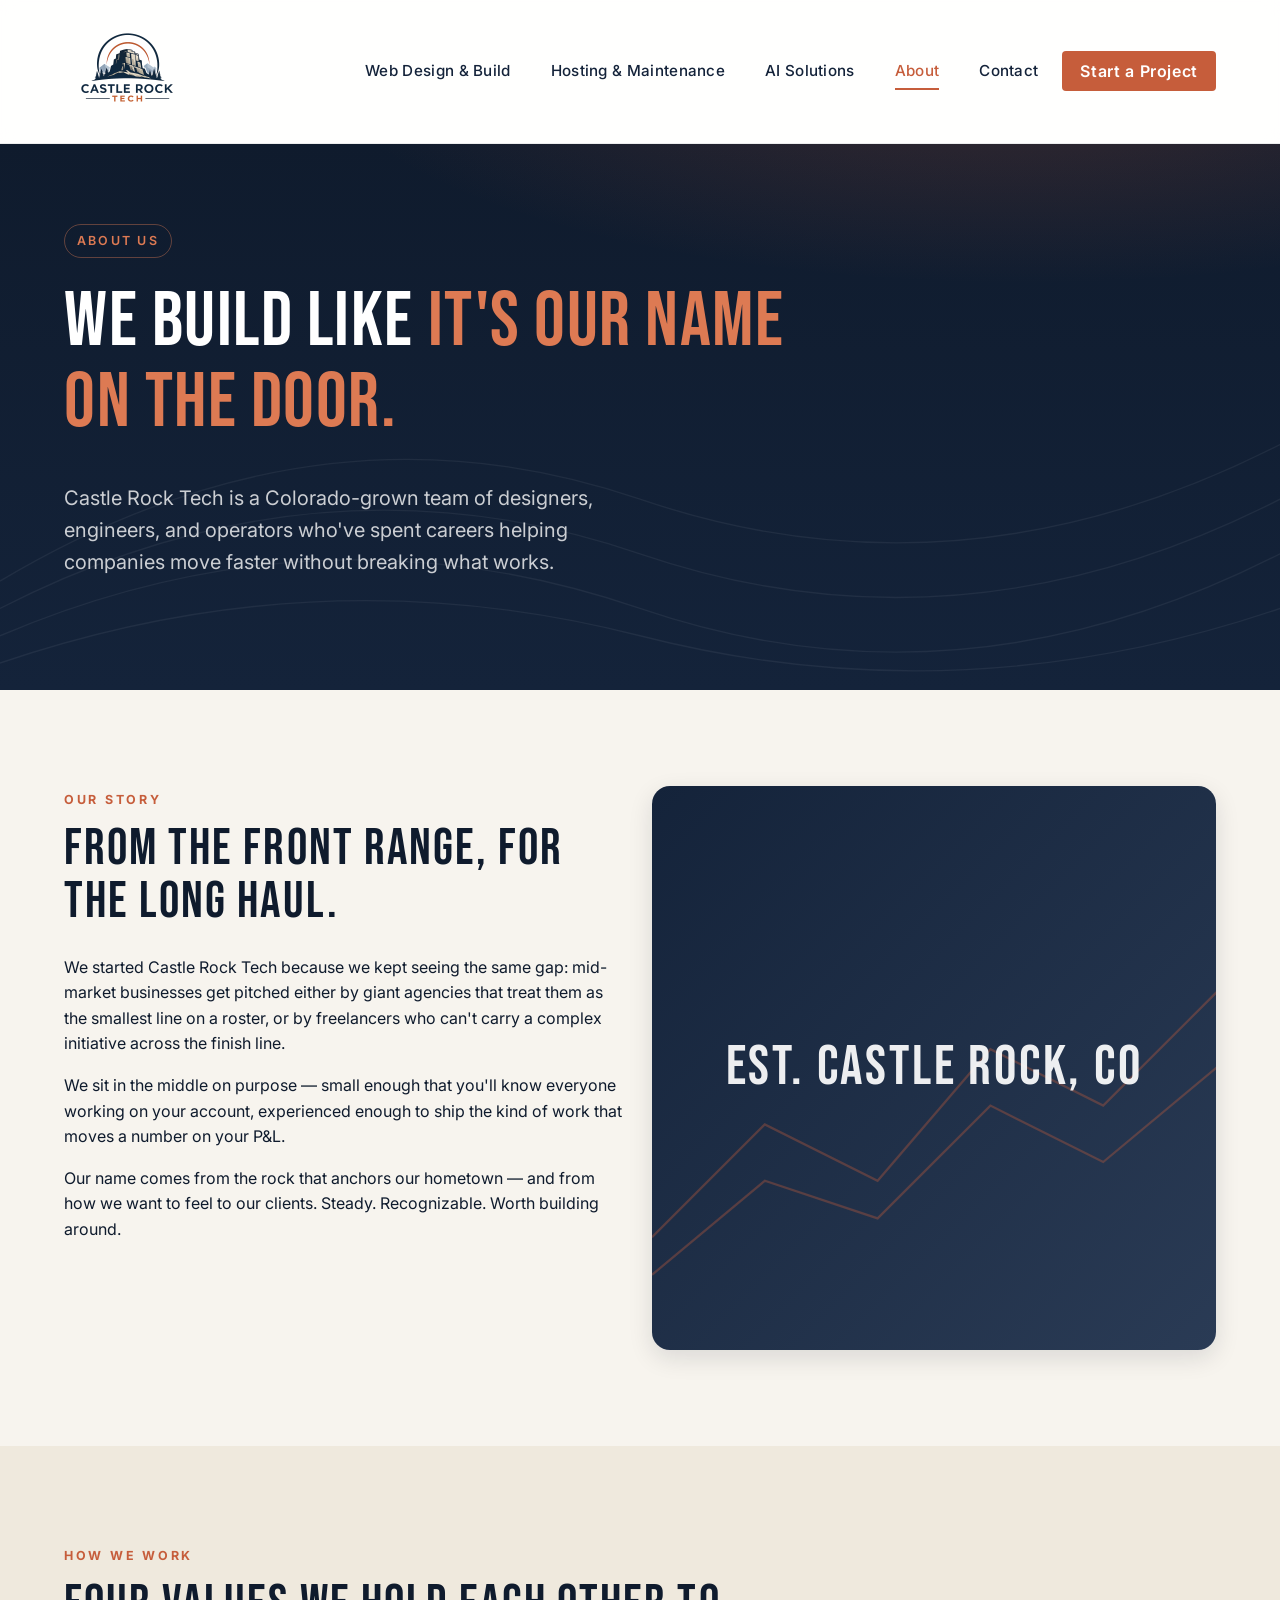
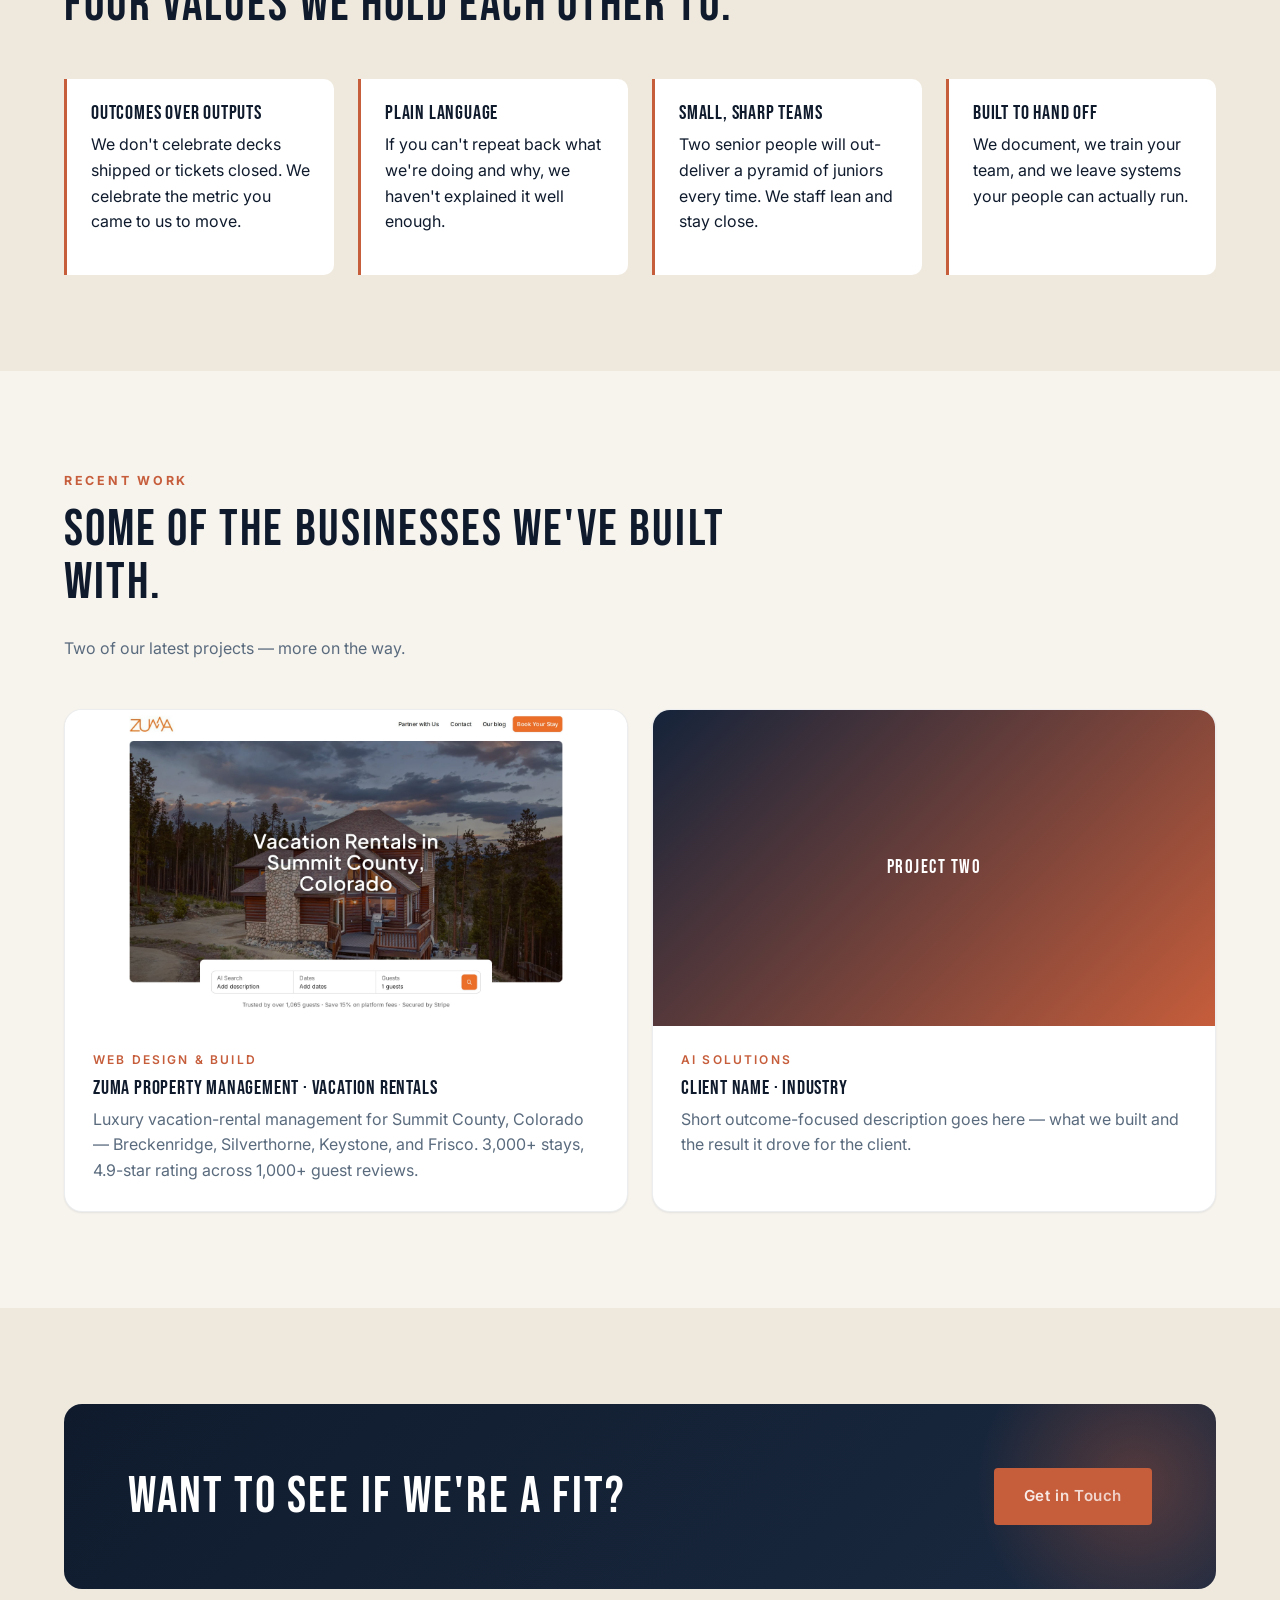
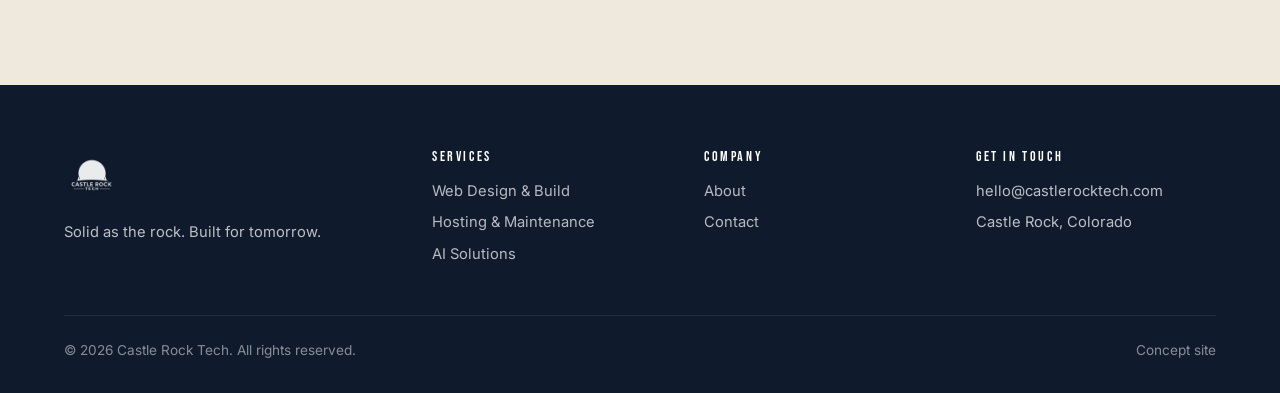
==== about.html @ e0a9a416 "Add Zuma Property screenshot to Recent Work cards Replaces the gradient text placeholder on the home" ====
<!DOCTYPE html>
<html lang="en">
<head>
  <meta charset="UTF-8" />
  <meta name="viewport" content="width=device-width, initial-scale=1.0" />
  <title>About — Castle Rock Tech</title>
  <meta name="description" content="Castle Rock Tech is a Colorado team building brand, infrastructure, AI, and sales tooling for growing businesses." />
  <link rel="preconnect" href="https://fonts.googleapis.com" />
  <link rel="preconnect" href="https://fonts.gstatic.com" crossorigin />
  <link href="https://fonts.googleapis.com/css2?family=Bebas+Neue&family=Inter:wght@400;500;600;700&display=swap" rel="stylesheet" />
  <link rel="stylesheet" href="css/styles.css" />
</head>
<body>
  <header class="site-header">
    <div class="container">
      <nav class="nav" aria-label="Primary">
        <a class="nav__logo" href="index.html" aria-label="Castle Rock Tech home">
          <img src="assets/images/CRTLogo_1.1.png" alt="Castle Rock Tech" />
        </a>
        <button class="nav__toggle" aria-label="Open menu" aria-expanded="false"><span></span></button>
        <ul class="nav__menu">
          <li><a href="web-design-build.html" class="nav__link">Web Design &amp; Build</a></li>
          <li><a href="hosting-maintenance.html" class="nav__link">Hosting &amp; Maintenance</a></li>
          <li><a href="ai-solutions.html" class="nav__link">AI Solutions</a></li>
          <li><a href="about.html" class="nav__link is-active">About</a></li>
          <li><a href="contact.html" class="nav__link">Contact</a></li>
          <li><a href="contact.html" class="nav__cta">Start a Project</a></li>
        </ul>
      </nav>
    </div>
  </header>

  <main>
    <section class="hero hero--compact">
      <div class="container">
        <div class="hero__inner">
          <span class="hero__eyebrow">About Us</span>
          <h1>We build like <span class="accent">it's our name on the door.</span></h1>
          <p class="hero__lead">
            Castle Rock Tech is a Colorado-grown team of designers, engineers, and operators who've
            spent careers helping companies move faster without breaking what works.
          </p>
        </div>
      </div>
    </section>

    <section class="section">
      <div class="container">
        <div class="grid grid--2" style="align-items:start;">
          <div>
            <span class="section__eyebrow">Our Story</span>
            <h2>From the Front Range, for the long haul.</h2>
            <p>
              We started Castle Rock Tech because we kept seeing the same gap: mid-market businesses
              get pitched either by giant agencies that treat them as the smallest line on a roster, or
              by freelancers who can't carry a complex initiative across the finish line.
            </p>
            <p>
              We sit in the middle on purpose — small enough that you'll know everyone working on your
              account, experienced enough to ship the kind of work that moves a number on your P&amp;L.
            </p>
            <p>
              Our name comes from the rock that anchors our hometown — and from how we want to feel
              to our clients. Steady. Recognizable. Worth building around.
            </p>
          </div>
          <div class="service-visual" style="aspect-ratio: 1 / 1;"><span>Est. Castle Rock, CO</span></div>
        </div>
      </div>
    </section>

    <section class="section section--alt">
      <div class="container">
        <div class="section__head">
          <span class="section__eyebrow">How We Work</span>
          <h2>Four values we hold each other to.</h2>
        </div>
        <div class="grid grid--4">
          <div class="value">
            <h4>Outcomes over outputs</h4>
            <p>We don't celebrate decks shipped or tickets closed. We celebrate the metric you came to us to move.</p>
          </div>
          <div class="value">
            <h4>Plain language</h4>
            <p>If you can't repeat back what we're doing and why, we haven't explained it well enough.</p>
          </div>
          <div class="value">
            <h4>Small, sharp teams</h4>
            <p>Two senior people will out-deliver a pyramid of juniors every time. We staff lean and stay close.</p>
          </div>
          <div class="value">
            <h4>Built to hand off</h4>
            <p>We document, we train your team, and we leave systems your people can actually run.</p>
          </div>
        </div>
      </div>
    </section>

    <section class="section">
      <div class="container">
        <div class="section__head">
          <span class="section__eyebrow">Recent Work</span>
          <h2>Some of the businesses we've built with.</h2>
          <p class="muted">Two of our latest projects — more on the way.</p>
        </div>
        <div class="grid grid--2">
          <article class="work-card">
            <a class="work-card__link" href="https://www.zumaproperty.com" target="_blank" rel="noopener">
              <div class="work-card__media"><img src="assets/images/work/zuma-property.jpg" alt="Zuma Property Management — vacation rentals in Summit County, Colorado" loading="lazy" /></div>
              <div class="work-card__body">
                <span class="work-card__eyebrow">Web Design &amp; Build</span>
                <h3>Zuma Property Management · Vacation Rentals</h3>
                <p>Luxury vacation-rental management for Summit County, Colorado — Breckenridge, Silverthorne, Keystone, and Frisco. 3,000+ stays, 4.9-star rating across 1,000+ guest reviews.</p>
              </div>
            </a>
          </article>
          <article class="work-card">
            <div class="work-card__media">Project Two</div>
            <div class="work-card__body">
              <span class="work-card__eyebrow">AI Solutions</span>
              <h3>Client Name · Industry</h3>
              <p>Short outcome-focused description goes here — what we built and the result it drove for the client.</p>
            </div>
          </article>
        </div>
      </div>
    </section>

    <section class="section section--alt">
      <div class="container">
        <div class="cta-strip">
          <h2>Want to see if we're a fit?</h2>
          <a class="btn btn--primary" href="contact.html">Get in Touch</a>
        </div>
      </div>
    </section>
  </main>

  <footer class="site-footer">
    <div class="container">
      <div class="footer-grid">
        <div class="footer-brand">
          <img src="assets/images/CRTLogo_1.1.png" alt="Castle Rock Tech" />
          <p>Solid as the rock. Built for tomorrow.</p>
        </div>
        <div>
          <h4>Services</h4>
          <ul>
            <li><a href="web-design-build.html">Web Design &amp; Build</a></li>
            <li><a href="hosting-maintenance.html">Hosting &amp; Maintenance</a></li>
            <li><a href="ai-solutions.html">AI Solutions</a></li>
          </ul>
        </div>
        <div>
          <h4>Company</h4>
          <ul>
            <li><a href="about.html">About</a></li>
            <li><a href="contact.html">Contact</a></li>
          </ul>
        </div>
        <div>
          <h4>Get In Touch</h4>
          <ul>
            <li>hello@castlerocktech.com</li>
            <li>Castle Rock, Colorado</li>
          </ul>
        </div>
      </div>
      <div class="footer-bottom">
        <span>&copy; <span data-year></span> Castle Rock Tech. All rights reserved.</span>
        <span>Concept site</span>
      </div>
    </div>
  </footer>

  <script src="js/main.js"></script>
  <script src="js/tawk.js"></script>
</body>
</html>
---- css/styles.css ----
/* ==========================================================================
   Castle Rock Tech — concept site styles
   Palette pulled from the CRT logo: navy + rust + cream.
   ========================================================================== */

:root {
  --navy-900: #0F1B2D;
  --navy-800: #14233A;
  --navy-700: #1B2A41;
  --navy-600: #2A3B55;
  --slate-500: #5A6B7E;
  --slate-300: #B8C3CF;
  --rust-600: #A04A2D;
  --rust-500: #C65D3B;
  --rust-400: #DD7A53;
  --cream-50: #F7F4EE;
  --cream-100: #EFE9DD;
  --white: #FFFFFF;
  --shadow-sm: 0 1px 2px rgba(15, 27, 45, 0.08);
  --shadow-md: 0 8px 24px rgba(15, 27, 45, 0.12);
  --shadow-lg: 0 24px 60px rgba(15, 27, 45, 0.18);
  --radius-sm: 4px;
  --radius-md: 10px;
  --radius-lg: 18px;
  --max-w: 1200px;
  --header-h: 144px;
  --font-display: 'Bebas Neue', 'Oswald', 'Arial Narrow', sans-serif;
  --font-sans: 'Inter', -apple-system, BlinkMacSystemFont, 'Segoe UI', sans-serif;
}

* { box-sizing: border-box; }

html { scroll-behavior: smooth; scroll-padding-top: var(--header-h); }

body {
  margin: 0;
  font-family: var(--font-sans);
  font-size: 16px;
  line-height: 1.6;
  color: var(--navy-900);
  background: var(--cream-50);
  -webkit-font-smoothing: antialiased;
}

img { max-width: 100%; display: block; }

a { color: var(--rust-500); text-decoration: none; }
a:hover { color: var(--rust-600); }

h1, h2, h3, h4 {
  font-family: var(--font-display);
  font-weight: 400;
  letter-spacing: 0.04em;
  text-transform: uppercase;
  color: var(--navy-900);
  line-height: 1.05;
  margin: 0 0 0.5em;
}

h1 { font-size: clamp(2.5rem, 6vw, 5rem); letter-spacing: 0.02em; }
h2 { font-size: clamp(2rem, 4vw, 3.25rem); }
h3 { font-size: clamp(1.4rem, 2.4vw, 1.85rem); }
h4 { font-size: 1.25rem; }

p { margin: 0 0 1em; }

.container {
  width: 100%;
  max-width: var(--max-w);
  margin: 0 auto;
  padding: 0 24px;
}

/* ----- Header / Nav ----- */

.site-header {
  position: sticky;
  top: 0;
  z-index: 50;
  background: rgba(255, 255, 255, 0.92);
  backdrop-filter: saturate(160%) blur(8px);
  border-bottom: 1px solid rgba(15, 27, 45, 0.08);
  height: var(--header-h);
  display: flex;
  align-items: center;
}

.nav {
  width: 100%;
  display: flex;
  align-items: center;
  justify-content: space-between;
  gap: 24px;
}

.nav__logo {
  display: flex;
  align-items: center;
  gap: 10px;
  height: 128px;
}
.nav__logo img { height: 100%; width: auto; }

.nav__menu {
  list-style: none;
  margin: 0;
  padding: 0;
  display: flex;
  gap: 8px;
  align-items: center;
}

.nav__link {
  display: inline-block;
  padding: 10px 16px;
  border-radius: var(--radius-sm);
  font-weight: 500;
  font-size: 0.95rem;
  color: var(--navy-800);
  letter-spacing: 0.02em;
  position: relative;
  transition: color 0.15s ease;
}
.nav__link:hover,
.nav__link.is-active { color: var(--rust-500); }
.nav__link.is-active::after {
  content: "";
  position: absolute;
  left: 16px;
  right: 16px;
  bottom: 4px;
  height: 2px;
  background: var(--rust-500);
}

.nav__cta {
  background: var(--rust-500);
  color: var(--white);
  padding: 10px 18px;
  border-radius: var(--radius-sm);
  font-weight: 600;
  letter-spacing: 0.04em;
  transition: background 0.15s ease;
}
.nav__cta:hover { background: var(--rust-600); color: var(--white); }

/* Mobile toggle */
.nav__toggle {
  display: none;
  background: none;
  border: 0;
  width: 44px;
  height: 44px;
  cursor: pointer;
  padding: 0;
  position: relative;
}
.nav__toggle span,
.nav__toggle span::before,
.nav__toggle span::after {
  content: "";
  display: block;
  position: absolute;
  left: 50%;
  width: 24px;
  height: 2px;
  background: var(--navy-900);
  transform: translateX(-50%);
  transition: transform 0.2s ease, top 0.2s ease;
}
.nav__toggle span { top: 50%; }
.nav__toggle span::before { top: -7px; }
.nav__toggle span::after { top: 7px; }

@media (max-width: 1080px) {
  .nav__toggle { display: block; }
  .nav__menu {
    position: fixed;
    inset: var(--header-h) 0 auto 0;
    background: var(--white);
    flex-direction: column;
    align-items: stretch;
    padding: 16px;
    gap: 4px;
    border-bottom: 1px solid rgba(15, 27, 45, 0.08);
    box-shadow: var(--shadow-md);
    transform: translateY(-120%);
    transition: transform 0.25s ease;
  }
  .nav.is-open .nav__menu { transform: translateY(0); }
  .nav__link, .nav__cta { width: 100%; text-align: left; }
}

/* ----- Buttons ----- */
.btn {
  display: inline-block;
  padding: 14px 28px;
  font-family: var(--font-sans);
  font-weight: 600;
  font-size: 0.95rem;
  letter-spacing: 0.04em;
  border-radius: var(--radius-sm);
  border: 2px solid transparent;
  cursor: pointer;
  transition: background 0.15s ease, color 0.15s ease, border-color 0.15s ease, transform 0.15s ease;
}
.btn:hover { transform: translateY(-1px); }
.btn--primary { background: var(--rust-500); color: var(--white); }
.btn--primary:hover { background: var(--rust-600); color: var(--white); }
.btn--ghost { background: transparent; color: var(--white); border-color: rgba(255,255,255,0.6); }
.btn--ghost:hover { background: rgba(255,255,255,0.1); color: var(--white); border-color: var(--white); }
.btn--dark { background: var(--navy-800); color: var(--white); }
.btn--dark:hover { background: var(--navy-700); color: var(--white); }

/* ----- Hero ----- */
.hero {
  position: relative;
  background:
    radial-gradient(1200px 400px at 80% -100px, rgba(198, 93, 59, 0.25), transparent 60%),
    linear-gradient(180deg, var(--navy-900) 0%, var(--navy-800) 100%);
  color: var(--white);
  overflow: hidden;
}
.hero::before {
  content: "";
  position: absolute;
  inset: 0;
  background-image: url("data:image/svg+xml;utf8,<svg xmlns='http://www.w3.org/2000/svg' viewBox='0 0 1200 400' preserveAspectRatio='none'><g fill='none' stroke='%23ffffff' stroke-opacity='0.06' stroke-width='1'><path d='M0,320 Q300,180 600,260 T1200,220'/><path d='M0,340 Q300,220 600,300 T1200,260'/><path d='M0,360 Q300,260 600,340 T1200,300'/><path d='M0,380 Q300,300 600,360 T1200,340'/></g></svg>");
  background-size: cover;
  pointer-events: none;
}
.hero__inner {
  position: relative;
  padding: clamp(64px, 10vw, 120px) 0 clamp(80px, 12vw, 140px);
  max-width: 760px;
}
.hero__eyebrow {
  display: inline-block;
  padding: 6px 12px;
  font-size: 0.78rem;
  font-weight: 600;
  letter-spacing: 0.18em;
  text-transform: uppercase;
  color: var(--rust-400);
  border: 1px solid rgba(221, 122, 83, 0.4);
  border-radius: 100px;
  margin-bottom: 24px;
}
.hero h1 { color: var(--white); }
.hero h1 .accent { color: var(--rust-400); }
.hero__lead {
  font-size: clamp(1.05rem, 1.6vw, 1.25rem);
  color: rgba(255, 255, 255, 0.78);
  max-width: 560px;
  margin-bottom: 32px;
}
.hero__cta { display: flex; gap: 12px; flex-wrap: wrap; }

.hero--compact .hero__inner { padding: clamp(48px, 7vw, 80px) 0; }

/* ----- Sections ----- */
.section { padding: clamp(56px, 8vw, 96px) 0; }
.section--alt { background: var(--cream-100); }
.section--dark { background: var(--navy-900); color: rgba(255,255,255,0.86); }
.section--dark h2, .section--dark h3 { color: var(--white); }

.section__head { max-width: 720px; margin-bottom: 48px; }
.section__eyebrow {
  display: inline-block;
  font-size: 0.78rem;
  font-weight: 700;
  letter-spacing: 0.22em;
  text-transform: uppercase;
  color: var(--rust-500);
  margin-bottom: 12px;
}

/* ----- Service cards / grid ----- */
.grid { display: grid; gap: 24px; }
.grid--3 { grid-template-columns: repeat(3, 1fr); }
.grid--4 { grid-template-columns: repeat(4, 1fr); }
.grid--2 { grid-template-columns: repeat(2, 1fr); }
@media (max-width: 980px) { .grid--3, .grid--4 { grid-template-columns: repeat(2, 1fr); } }
@media (max-width: 620px) { .grid--3, .grid--4, .grid--2 { grid-template-columns: 1fr; } }

.card {
  background: var(--white);
  border: 1px solid rgba(15,27,45,0.06);
  border-radius: var(--radius-lg);
  padding: 28px;
  box-shadow: var(--shadow-sm);
  transition: transform 0.2s ease, box-shadow 0.2s ease, border-color 0.2s ease;
  display: flex;
  flex-direction: column;
}
.card:hover { transform: translateY(-4px); box-shadow: var(--shadow-md); border-color: rgba(198,93,59,0.3); }
.card__icon {
  width: 48px; height: 48px; border-radius: 12px;
  background: linear-gradient(135deg, var(--rust-500), var(--rust-400));
  color: var(--white);
  display: flex; align-items: center; justify-content: center;
  margin-bottom: 16px;
  font-family: var(--font-display);
  font-size: 1.4rem;
}
.card h3 { margin-bottom: 8px; }
.card p { color: var(--slate-500); flex-grow: 1; }
.card__link {
  margin-top: 16px;
  font-weight: 600;
  font-size: 0.9rem;
  letter-spacing: 0.04em;
  text-transform: uppercase;
  color: var(--rust-500);
  display: inline-flex; align-items: center; gap: 6px;
}
.card__link::after { content: "→"; transition: transform 0.15s ease; }
.card__link:hover::after { transform: translateX(3px); }

/* ----- Service detail blocks ----- */
.service-block {
  display: grid;
  grid-template-columns: 1fr 1fr;
  gap: 64px;
  align-items: center;
  padding: clamp(48px, 8vw, 96px) 0;
  border-bottom: 1px solid rgba(15,27,45,0.08);
}
.service-block:last-child { border-bottom: 0; }
.service-block.is-flipped > .service-block__media { order: 2; }
@media (max-width: 880px) { .service-block { grid-template-columns: 1fr; gap: 32px; } .service-block.is-flipped > .service-block__media { order: 0; } }

.service-block__num {
  font-family: var(--font-display);
  font-size: 4rem;
  color: var(--rust-500);
  opacity: 0.8;
  line-height: 1;
  margin-bottom: 8px;
}
.service-block ul {
  list-style: none;
  padding: 0;
  margin: 16px 0 0;
}
.service-block li {
  padding: 8px 0 8px 28px;
  position: relative;
  color: var(--navy-700);
}
.service-block li::before {
  content: "";
  position: absolute;
  left: 0; top: 16px;
  width: 14px; height: 2px;
  background: var(--rust-500);
}

.service-visual {
  aspect-ratio: 4/3;
  border-radius: var(--radius-lg);
  background: linear-gradient(135deg, var(--navy-800), var(--navy-600));
  display: flex; align-items: center; justify-content: center;
  color: var(--white);
  position: relative;
  overflow: hidden;
  box-shadow: var(--shadow-md);
}
.service-visual::before {
  content: "";
  position: absolute;
  inset: 0;
  background-image: url("data:image/svg+xml;utf8,<svg xmlns='http://www.w3.org/2000/svg' viewBox='0 0 400 300'><g fill='none' stroke='%23C65D3B' stroke-opacity='0.35' stroke-width='1.2'><path d='M0,240 L60,180 L120,210 L180,140 L240,170 L300,110 L360,150 L400,120'/><path d='M0,260 L60,210 L120,230 L180,170 L240,200 L300,150 L360,180 L400,160'/></g></svg>");
  background-size: cover;
}
.service-visual span {
  position: relative;
  font-family: var(--font-display);
  font-size: clamp(2rem, 5vw, 3.5rem);
  letter-spacing: 0.05em;
  color: rgba(255,255,255,0.92);
  text-align: center;
  padding: 0 16px;
}

/* ----- About / values ----- */
.value {
  padding: 24px;
  background: var(--white);
  border-left: 3px solid var(--rust-500);
  border-radius: 0 var(--radius-md) var(--radius-md) 0;
}
.value h4 { font-family: var(--font-display); letter-spacing: 0.04em; margin-bottom: 8px; }

/* ----- Contact / form ----- */
.contact-grid {
  display: grid;
  grid-template-columns: 1.2fr 1fr;
  gap: 48px;
  align-items: start;
}
@media (max-width: 880px) { .contact-grid { grid-template-columns: 1fr; } }

.form { display: grid; gap: 16px; }
.form__row { display: grid; grid-template-columns: 1fr 1fr; gap: 16px; }
@media (max-width: 620px) { .form__row { grid-template-columns: 1fr; } }
.form label { font-weight: 600; font-size: 0.85rem; letter-spacing: 0.04em; text-transform: uppercase; color: var(--navy-700); display: block; margin-bottom: 6px; }
.form input, .form select, .form textarea {
  width: 100%;
  padding: 12px 14px;
  font: inherit;
  color: var(--navy-900);
  background: var(--white);
  border: 1px solid rgba(15,27,45,0.16);
  border-radius: var(--radius-sm);
  transition: border-color 0.15s ease, box-shadow 0.15s ease;
}
.form input:focus, .form select:focus, .form textarea:focus {
  outline: 0;
  border-color: var(--rust-500);
  box-shadow: 0 0 0 3px rgba(198,93,59,0.18);
}
.form textarea { min-height: 140px; resize: vertical; }
.form__success {
  display: none;
  padding: 16px;
  background: rgba(198,93,59,0.08);
  border-left: 3px solid var(--rust-500);
  border-radius: var(--radius-sm);
  color: var(--navy-800);
}
.form.is-submitted .form__success { display: block; }
.form.is-submitted .form__fields { display: none; }

.contact-info { display: grid; gap: 24px; }
.contact-info__item {
  padding: 20px;
  background: var(--white);
  border-radius: var(--radius-md);
  box-shadow: var(--shadow-sm);
}
.contact-info__label {
  font-size: 0.78rem;
  font-weight: 700;
  letter-spacing: 0.18em;
  text-transform: uppercase;
  color: var(--rust-500);
  margin-bottom: 6px;
}
.contact-info__value { font-size: 1.1rem; font-weight: 500; }

/* ----- CTA strip ----- */
.cta-strip {
  background: linear-gradient(135deg, var(--navy-900), var(--navy-700));
  color: var(--white);
  padding: clamp(40px, 6vw, 64px);
  border-radius: var(--radius-lg);
  display: flex;
  justify-content: space-between;
  align-items: center;
  gap: 32px;
  flex-wrap: wrap;
  position: relative;
  overflow: hidden;
}
.cta-strip::after {
  content: "";
  position: absolute;
  right: -80px; top: -80px;
  width: 320px; height: 320px;
  border-radius: 50%;
  background: radial-gradient(circle, rgba(198,93,59,0.35), transparent 70%);
}
.cta-strip h2 { color: var(--white); margin: 0; max-width: 600px; position: relative; }
.cta-strip .btn { position: relative; }

/* ----- Footer ----- */
.site-footer {
  background: var(--navy-900);
  color: rgba(255,255,255,0.72);
  padding: 64px 0 32px;
  font-size: 0.92rem;
}
.footer-grid {
  display: grid;
  grid-template-columns: 1.4fr repeat(3, 1fr);
  gap: 32px;
  margin-bottom: 48px;
}
@media (max-width: 880px) { .footer-grid { grid-template-columns: 1fr 1fr; } }
@media (max-width: 540px) { .footer-grid { grid-template-columns: 1fr; } }
.footer-brand img { height: 56px; margin-bottom: 16px; filter: brightness(0) invert(1) drop-shadow(0 1px 2px rgba(0,0,0,0.2)); opacity: 0.92; }
.footer-grid h4 { color: var(--white); font-size: 0.9rem; letter-spacing: 0.18em; margin-bottom: 16px; }
.footer-grid ul { list-style: none; padding: 0; margin: 0; display: grid; gap: 8px; }
.footer-grid a { color: rgba(255,255,255,0.7); }
.footer-grid a:hover { color: var(--rust-400); }
.footer-bottom {
  border-top: 1px solid rgba(255,255,255,0.08);
  padding-top: 24px;
  display: flex;
  justify-content: space-between;
  flex-wrap: wrap;
  gap: 16px;
  font-size: 0.85rem;
  color: rgba(255,255,255,0.5);
}

/* ----- Pricing cards ----- */
.pricing-card {
  background: var(--white);
  border: 1px solid rgba(15,27,45,0.08);
  border-radius: var(--radius-lg);
  padding: 32px;
  box-shadow: var(--shadow-sm);
  display: flex;
  flex-direction: column;
  position: relative;
}
.pricing-card__head {
  display: flex;
  justify-content: space-between;
  align-items: baseline;
  gap: 16px;
  margin-bottom: 8px;
}
.pricing-card__name { font-family: var(--font-display); font-size: 1.6rem; letter-spacing: 0.04em; margin: 0; }
.pricing-card__price { font-family: var(--font-display); font-size: 2rem; color: var(--rust-500); line-height: 1; }
.pricing-card__price small { font-family: var(--font-body); font-size: 0.95rem; color: var(--slate-500); font-weight: 500; margin-left: 2px; }
.pricing-card__meta { color: var(--slate-500); font-size: 0.9rem; margin-bottom: 16px; }
.pricing-card ul { padding-left: 0; list-style: none; margin: 0 0 24px; }
.pricing-card li { position: relative; padding-left: 22px; margin-bottom: 10px; color: var(--slate-500); }
.pricing-card li::before {
  content: "✓";
  position: absolute; left: 0; top: 0;
  color: var(--rust-500);
  font-weight: 700;
}
.pricing-card__cta { margin-top: auto; }
.pricing-card--featured {
  border-color: var(--rust-400);
  box-shadow: var(--shadow-md);
}
.pricing-card__badge {
  position: absolute;
  top: -12px; right: 24px;
  background: var(--rust-500); color: var(--white);
  font-size: 0.75rem; letter-spacing: 0.12em; text-transform: uppercase;
  padding: 4px 10px; border-radius: 999px;
  font-weight: 600;
}

.discovery-card {
  background: var(--navy-900);
  color: rgba(255,255,255,0.86);
  border-radius: var(--radius-lg);
  padding: clamp(32px, 4vw, 48px);
  display: grid;
  grid-template-columns: 1fr auto;
  gap: 32px;
  align-items: center;
}
.discovery-card h2 { color: var(--white); margin: 0 0 8px; }
.discovery-card p { margin: 0; color: rgba(255,255,255,0.72); max-width: 560px; }
@media (max-width: 760px) { .discovery-card { grid-template-columns: 1fr; } }

.fine-print { color: var(--slate-500); font-size: 0.9rem; margin-top: 24px; }

.stat-card {
  background: var(--cream-100);
  border-left: 4px solid var(--rust-500);
  border-radius: var(--radius-md);
  padding: 24px;
}
.stat-card h4 { margin: 0 0 8px; font-family: var(--font-display); font-size: 1.6rem; letter-spacing: 0.04em; color: var(--navy-900); }
.stat-card p { margin: 0; color: var(--slate-500); }

.tag {
  display: inline-block;
  background: var(--navy-900);
  color: var(--white);
  font-size: 0.7rem;
  letter-spacing: 0.16em;
  text-transform: uppercase;
  padding: 6px 12px;
  border-radius: 999px;
  font-weight: 600;
  margin-bottom: 16px;
}
.tag--rust { background: var(--rust-500); }

.use-case-list {
  display: grid;
  grid-template-columns: 1fr 1fr;
  gap: 12px 32px;
  list-style: none;
  padding: 0;
  margin: 0;
}
.use-case-list li {
  color: rgba(255,255,255,0.86);
  padding-left: 24px;
  position: relative;
}
.use-case-list li::before {
  content: "→";
  position: absolute; left: 0; top: 0;
  color: var(--rust-400);
  font-weight: 700;
}
@media (max-width: 760px) { .use-case-list { grid-template-columns: 1fr; } }

/* ----- Recent work strip ----- */
.work-card {
  background: var(--white);
  border: 1px solid rgba(15,27,45,0.08);
  border-radius: var(--radius-lg);
  overflow: hidden;
  display: flex;
  flex-direction: column;
  box-shadow: var(--shadow-sm);
  transition: transform 0.2s ease, box-shadow 0.2s ease;
}
.work-card:hover { transform: translateY(-3px); box-shadow: var(--shadow-md); }
.work-card__link { display: flex; flex-direction: column; color: inherit; height: 100%; }
.work-card__link:hover { color: inherit; }
.work-card__link:hover h3 { color: var(--rust-500); }
.work-card__media {
  aspect-ratio: 16 / 9;
  background: linear-gradient(135deg, var(--navy-800), var(--rust-500));
  color: var(--white);
  display: flex; align-items: center; justify-content: center;
  font-family: var(--font-display);
  letter-spacing: 0.08em;
  font-size: 1.2rem;
  text-align: center;
  padding: 24px;
  overflow: hidden;
}
.work-card__media:has(img) { padding: 0; background: var(--navy-800); }
.work-card__media img {
  width: 100%; height: 100%; object-fit: cover; display: block;
  transition: transform 0.4s ease;
}
.work-card:hover .work-card__media img { transform: scale(1.03); }
.work-card__body { padding: 24px 28px 28px; display: flex; flex-direction: column; gap: 8px; }
.work-card__eyebrow {
  font-size: 0.75rem; letter-spacing: 0.18em; text-transform: uppercase;
  color: var(--rust-500); font-weight: 600;
}
.work-card h3 { margin: 0; font-size: 1.25rem; }
.work-card p { margin: 0; color: var(--slate-500); }

/* ----- Misc ----- */
.muted { color: var(--slate-500); }
.center { text-align: center; }
.mt-0 { margin-top: 0; }
.mb-0 { margin-bottom: 0; }
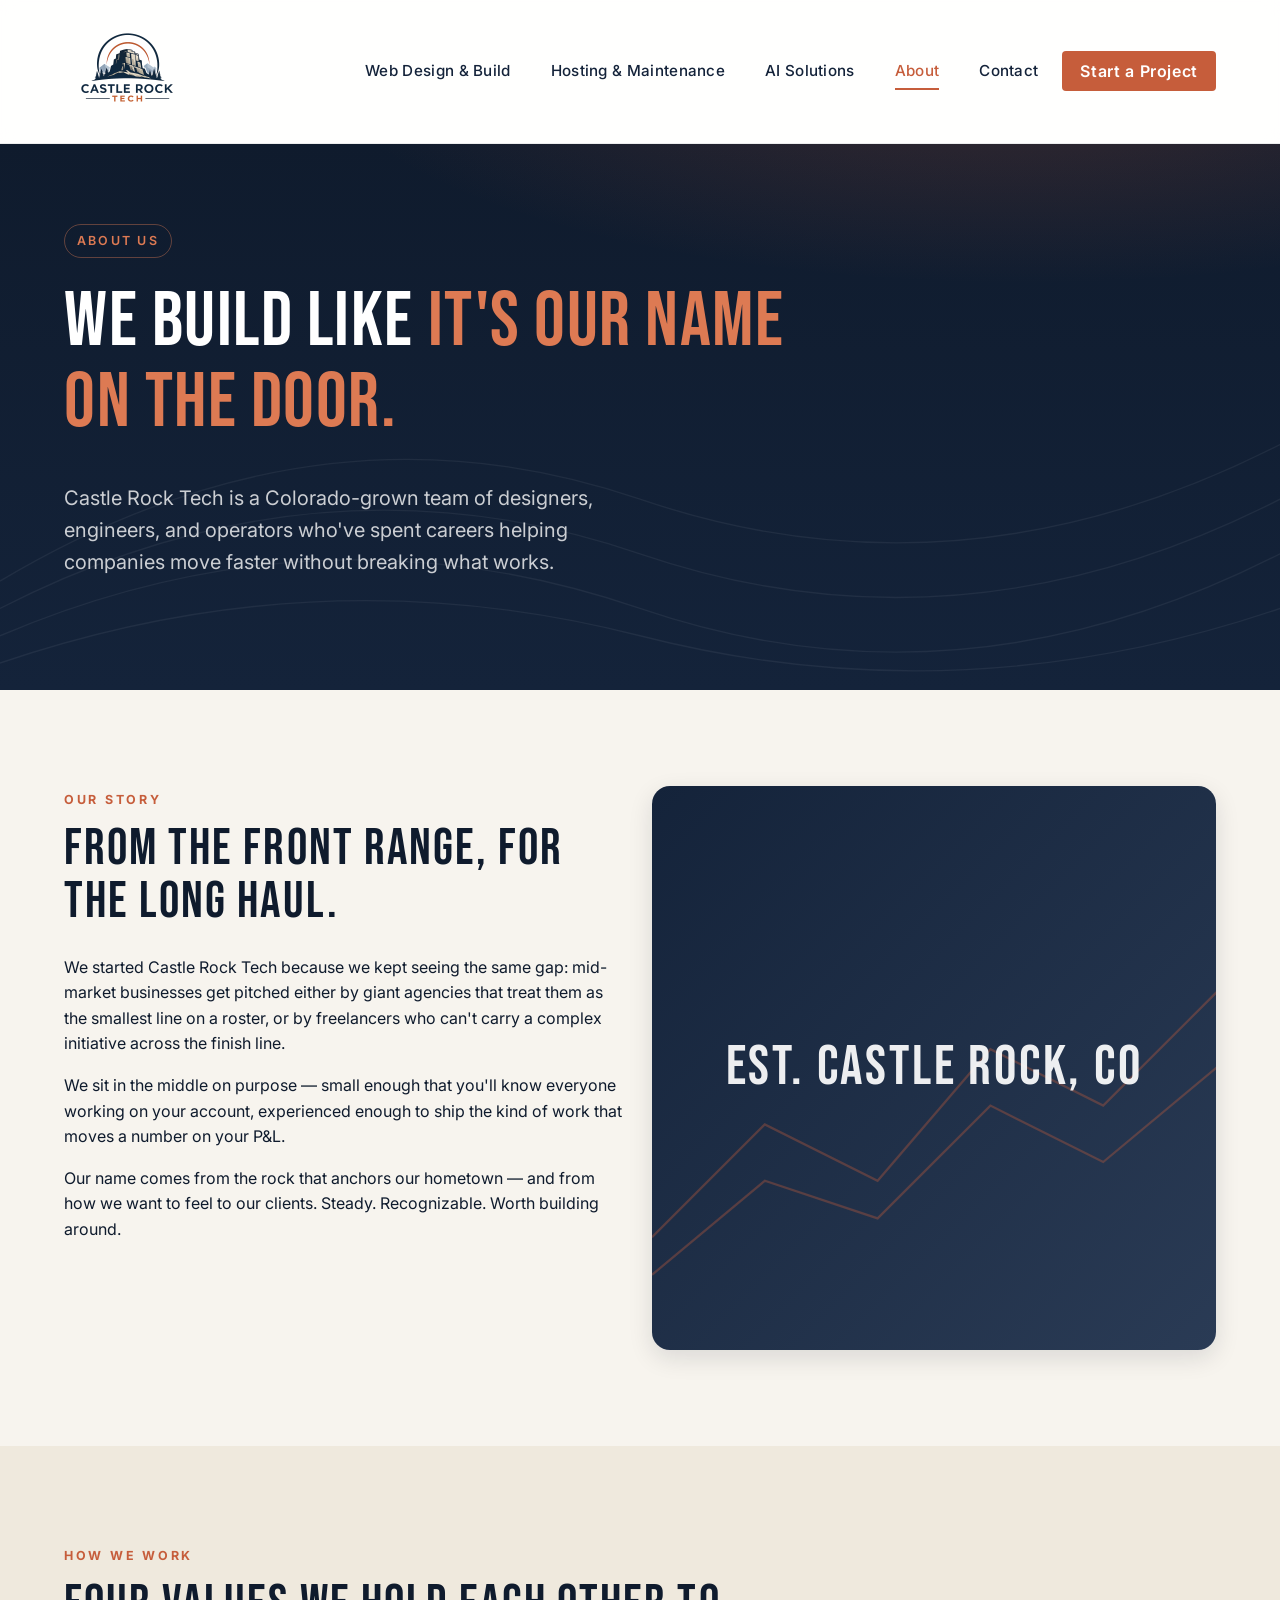
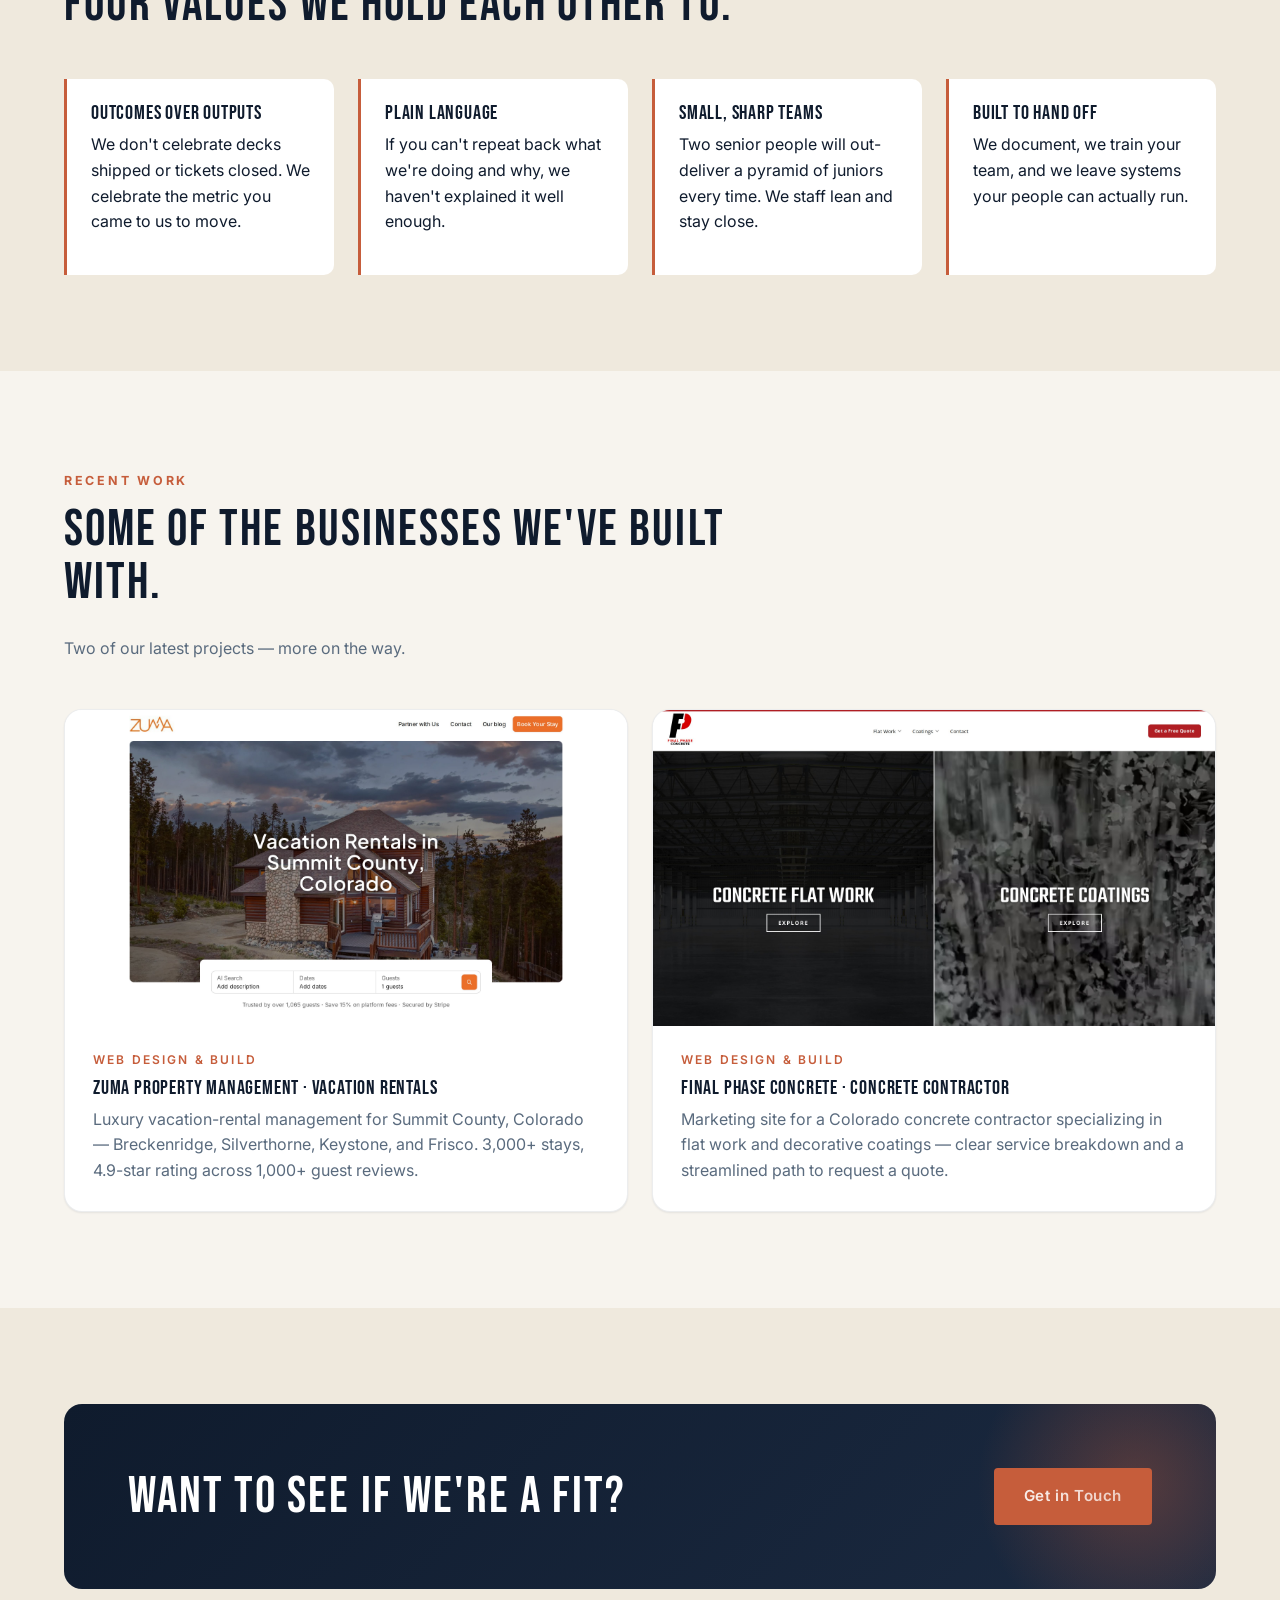
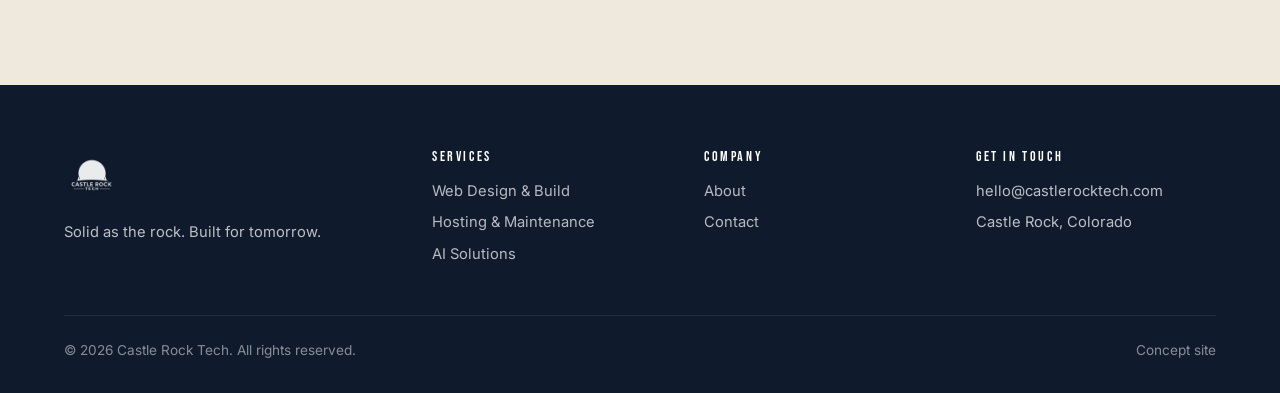
==== commit 0b1a0f03: "Add Final Phase Concrete to Recent Work cards Replaces the second placeholder card on the homepage a" ====
--- a/about.html
+++ b/about.html
@@ -115,12 +115,14 @@
             </a>
           </article>
           <article class="work-card">
-            <div class="work-card__media">Project Two</div>
-            <div class="work-card__body">
-              <span class="work-card__eyebrow">AI Solutions</span>
-              <h3>Client Name · Industry</h3>
-              <p>Short outcome-focused description goes here — what we built and the result it drove for the client.</p>
-            </div>
+            <a class="work-card__link" href="https://fpconcrete.com" target="_blank" rel="noopener">
+              <div class="work-card__media"><img src="assets/images/work/final-phase-concrete.jpg" alt="Final Phase Concrete — concrete flat work and coatings" loading="lazy" /></div>
+              <div class="work-card__body">
+                <span class="work-card__eyebrow">Web Design &amp; Build</span>
+                <h3>Final Phase Concrete · Concrete Contractor</h3>
+                <p>Marketing site for a Colorado concrete contractor specializing in flat work and decorative coatings — clear service breakdown and a streamlined path to request a quote.</p>
+              </div>
+            </a>
           </article>
         </div>
       </div>
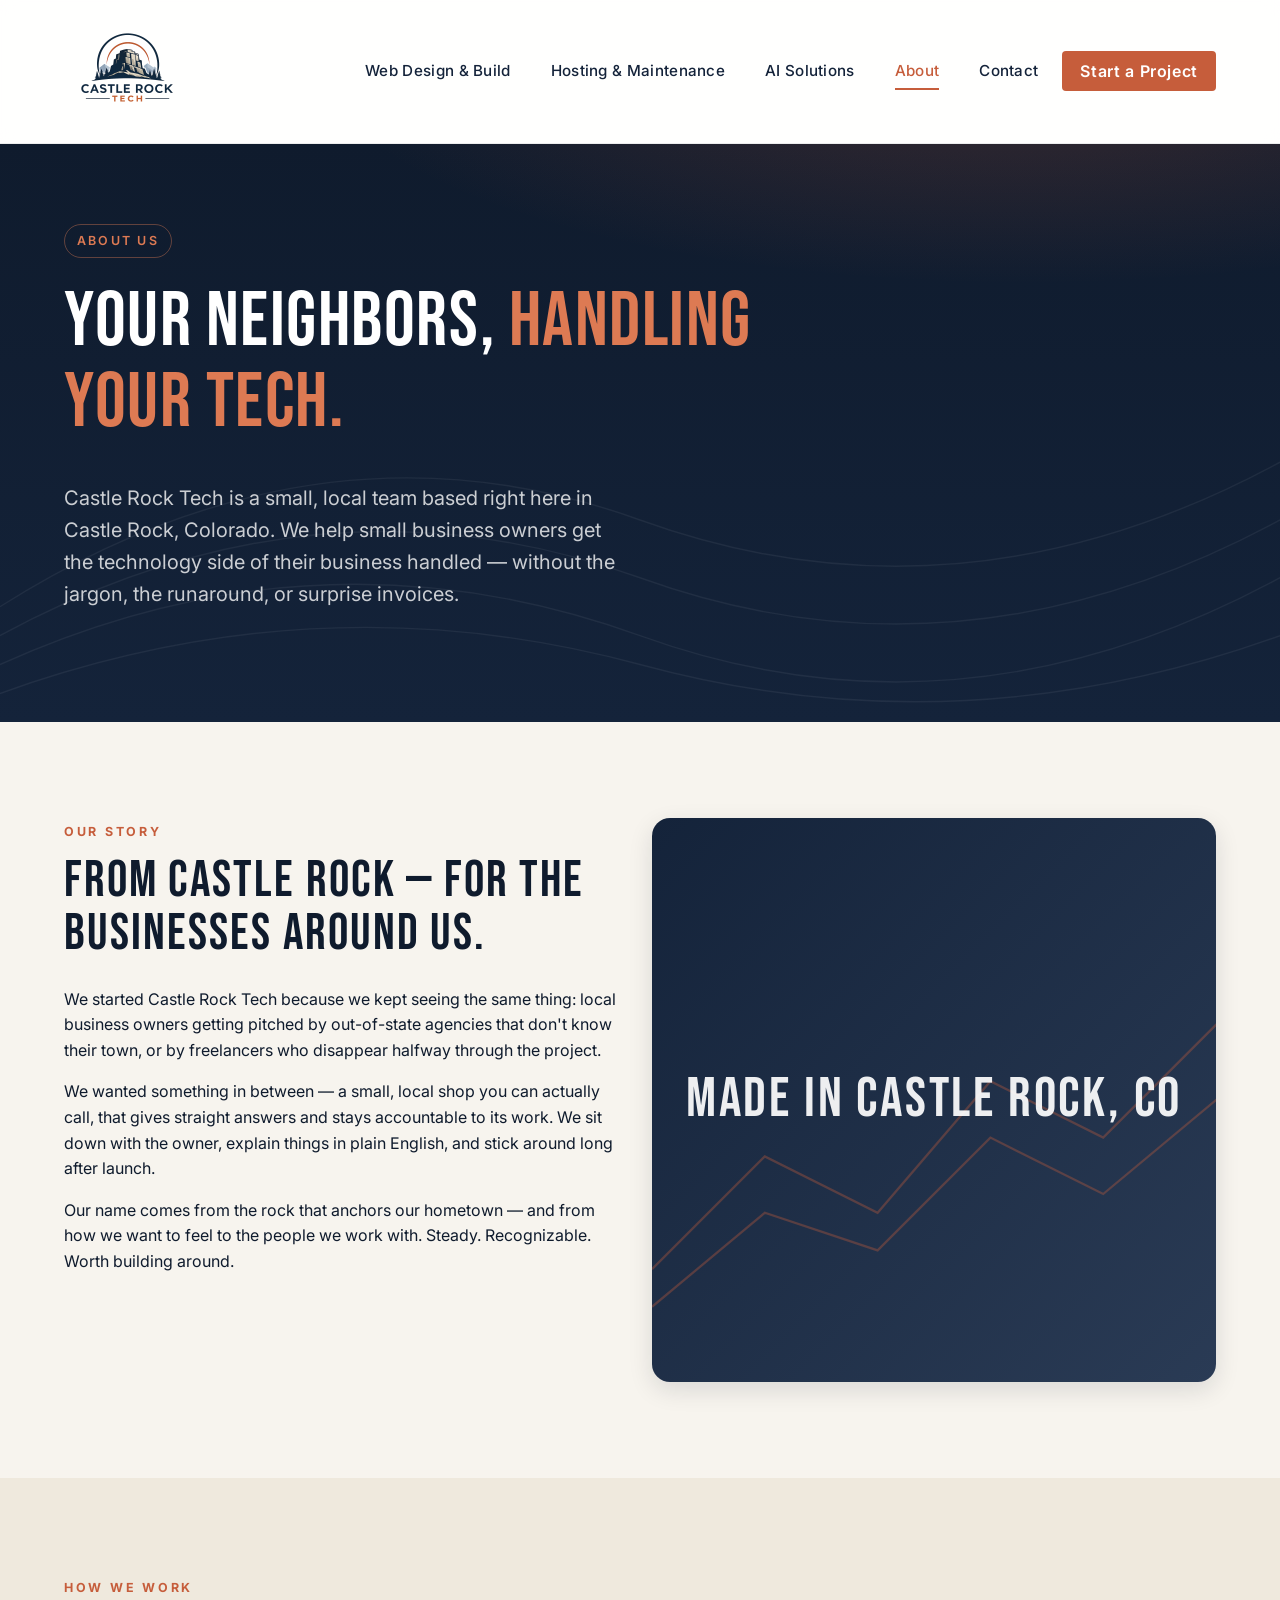
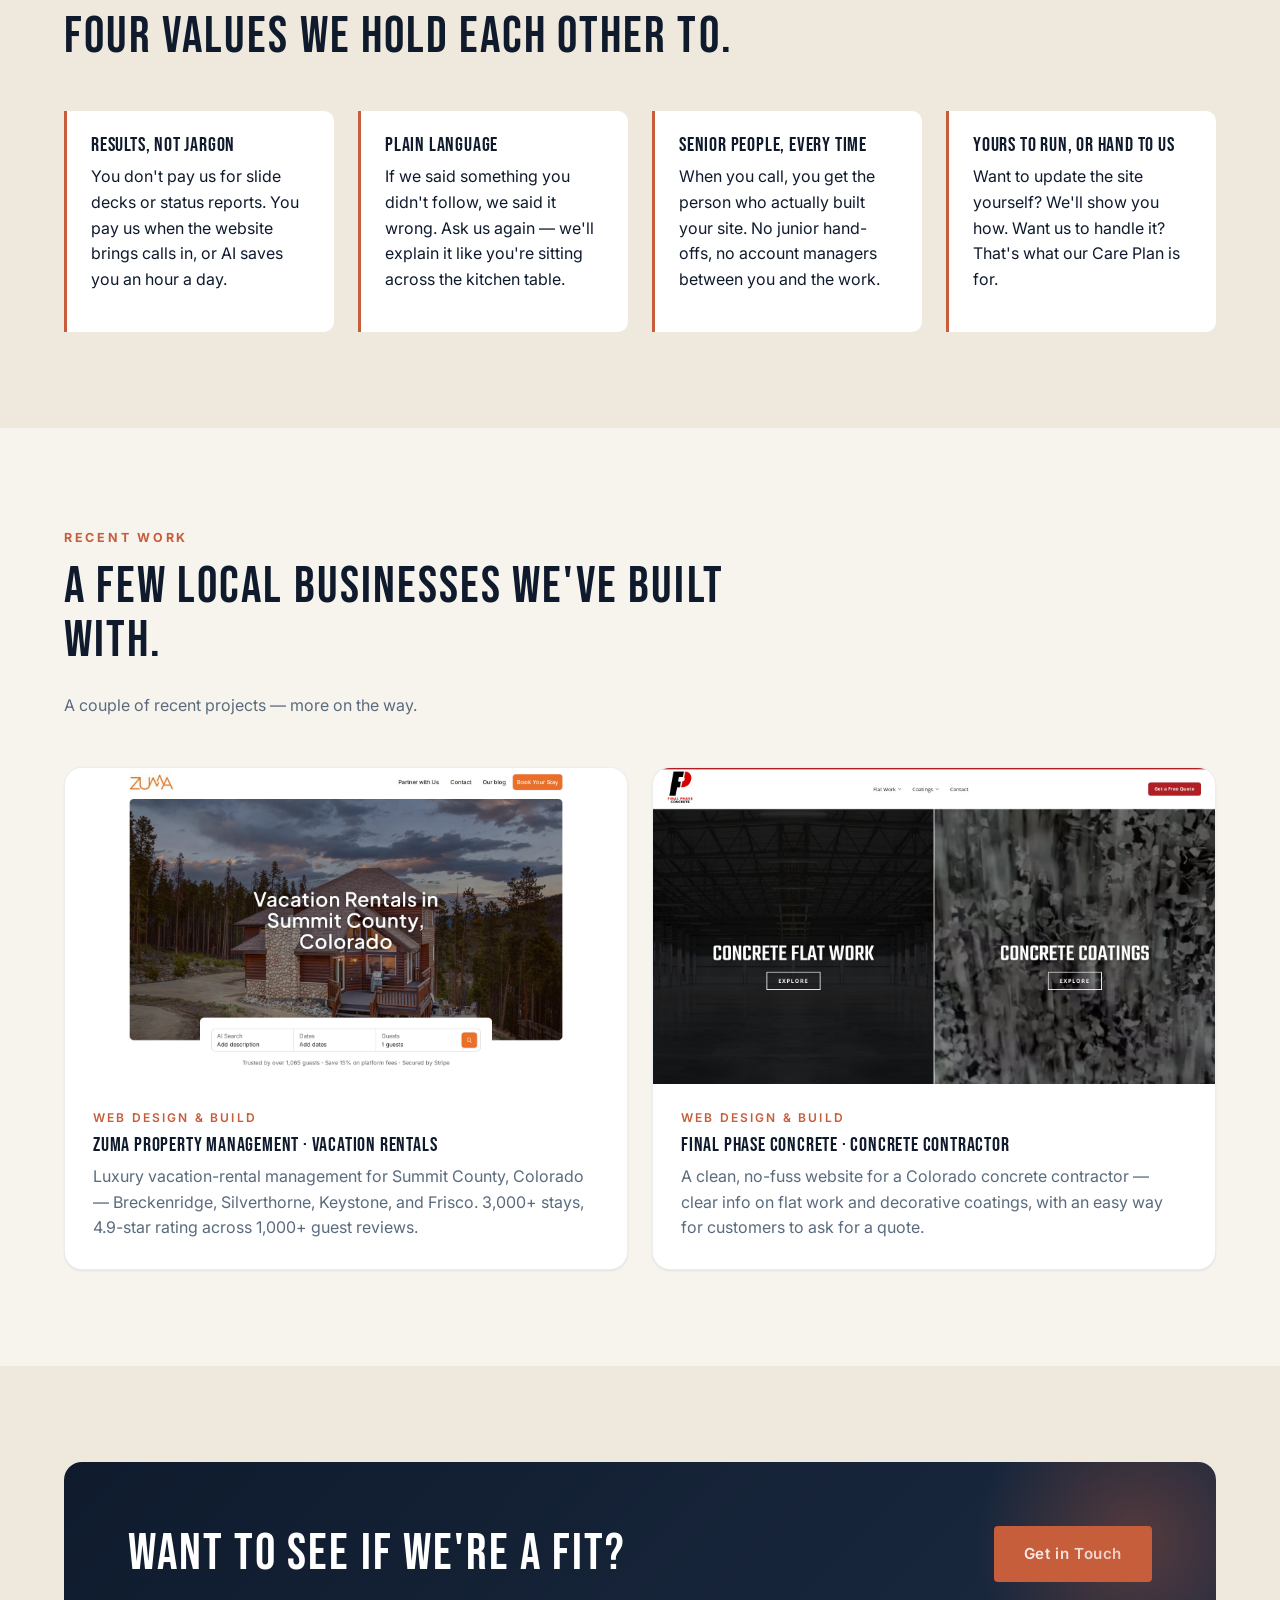
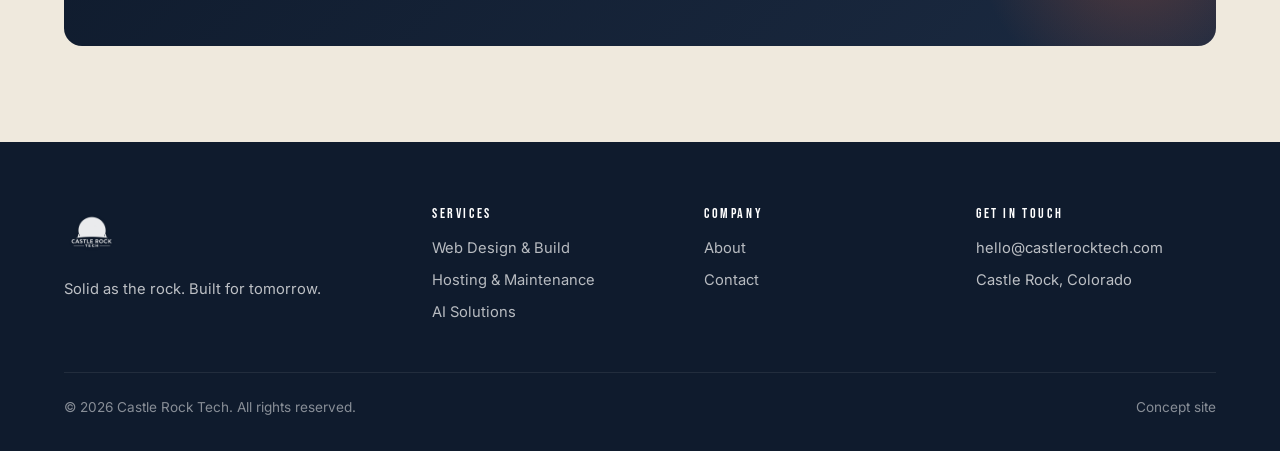
==== commit f9b2789a: "Rewrite site copy for local small-business audience Reframes headlines and body copy across all page" ====
--- a/about.html
+++ b/about.html
@@ -4,7 +4,7 @@
   <meta charset="UTF-8" />
   <meta name="viewport" content="width=device-width, initial-scale=1.0" />
   <title>About — Castle Rock Tech</title>
-  <meta name="description" content="Castle Rock Tech is a Colorado team building brand, infrastructure, AI, and sales tooling for growing businesses." />
+  <meta name="description" content="Castle Rock Tech is a small, local team in Castle Rock, Colorado helping small business owners with websites, hosting, and practical AI." />
   <link rel="preconnect" href="https://fonts.googleapis.com" />
   <link rel="preconnect" href="https://fonts.gstatic.com" crossorigin />
   <link href="https://fonts.googleapis.com/css2?family=Bebas+Neue&family=Inter:wght@400;500;600;700&display=swap" rel="stylesheet" />
@@ -35,10 +35,11 @@
       <div class="container">
         <div class="hero__inner">
           <span class="hero__eyebrow">About Us</span>
-          <h1>We build like <span class="accent">it's our name on the door.</span></h1>
+          <h1>Your neighbors, <span class="accent">handling your tech.</span></h1>
           <p class="hero__lead">
-            Castle Rock Tech is a Colorado-grown team of designers, engineers, and operators who've
-            spent careers helping companies move faster without breaking what works.
+            Castle Rock Tech is a small, local team based right here in Castle Rock, Colorado. We help
+            small business owners get the technology side of their business handled — without the
+            jargon, the runaround, or surprise invoices.
           </p>
         </div>
       </div>
@@ -49,22 +50,23 @@
         <div class="grid grid--2" style="align-items:start;">
           <div>
             <span class="section__eyebrow">Our Story</span>
-            <h2>From the Front Range, for the long haul.</h2>
+            <h2>From Castle Rock — for the businesses around us.</h2>
             <p>
-              We started Castle Rock Tech because we kept seeing the same gap: mid-market businesses
-              get pitched either by giant agencies that treat them as the smallest line on a roster, or
-              by freelancers who can't carry a complex initiative across the finish line.
+              We started Castle Rock Tech because we kept seeing the same thing: local business owners
+              getting pitched by out-of-state agencies that don't know their town, or by freelancers
+              who disappear halfway through the project.
             </p>
             <p>
-              We sit in the middle on purpose — small enough that you'll know everyone working on your
-              account, experienced enough to ship the kind of work that moves a number on your P&amp;L.
+              We wanted something in between — a small, local shop you can actually call, that gives
+              straight answers and stays accountable to its work. We sit down with the owner, explain
+              things in plain English, and stick around long after launch.
             </p>
             <p>
               Our name comes from the rock that anchors our hometown — and from how we want to feel
-              to our clients. Steady. Recognizable. Worth building around.
+              to the people we work with. Steady. Recognizable. Worth building around.
             </p>
           </div>
-          <div class="service-visual" style="aspect-ratio: 1 / 1;"><span>Est. Castle Rock, CO</span></div>
+          <div class="service-visual" style="aspect-ratio: 1 / 1;"><span>Made in Castle Rock, CO</span></div>
         </div>
       </div>
     </section>
@@ -77,20 +79,20 @@
         </div>
         <div class="grid grid--4">
           <div class="value">
-            <h4>Outcomes over outputs</h4>
-            <p>We don't celebrate decks shipped or tickets closed. We celebrate the metric you came to us to move.</p>
+            <h4>Results, not jargon</h4>
+            <p>You don't pay us for slide decks or status reports. You pay us when the website brings calls in, or AI saves you an hour a day.</p>
           </div>
           <div class="value">
             <h4>Plain language</h4>
-            <p>If you can't repeat back what we're doing and why, we haven't explained it well enough.</p>
+            <p>If we said something you didn't follow, we said it wrong. Ask us again — we'll explain it like you're sitting across the kitchen table.</p>
           </div>
           <div class="value">
-            <h4>Small, sharp teams</h4>
-            <p>Two senior people will out-deliver a pyramid of juniors every time. We staff lean and stay close.</p>
+            <h4>Senior people, every time</h4>
+            <p>When you call, you get the person who actually built your site. No junior hand-offs, no account managers between you and the work.</p>
           </div>
           <div class="value">
-            <h4>Built to hand off</h4>
-            <p>We document, we train your team, and we leave systems your people can actually run.</p>
+            <h4>Yours to run, or hand to us</h4>
+            <p>Want to update the site yourself? We'll show you how. Want us to handle it? That's what our Care Plan is for.</p>
           </div>
         </div>
       </div>
@@ -100,8 +102,8 @@
       <div class="container">
         <div class="section__head">
           <span class="section__eyebrow">Recent Work</span>
-          <h2>Some of the businesses we've built with.</h2>
-          <p class="muted">Two of our latest projects — more on the way.</p>
+          <h2>A few local businesses we've built with.</h2>
+          <p class="muted">A couple of recent projects — more on the way.</p>
         </div>
         <div class="grid grid--2">
           <article class="work-card">
@@ -120,7 +122,7 @@
               <div class="work-card__body">
                 <span class="work-card__eyebrow">Web Design &amp; Build</span>
                 <h3>Final Phase Concrete · Concrete Contractor</h3>
-                <p>Marketing site for a Colorado concrete contractor specializing in flat work and decorative coatings — clear service breakdown and a streamlined path to request a quote.</p>
+                <p>A clean, no-fuss website for a Colorado concrete contractor — clear info on flat work and decorative coatings, with an easy way for customers to ask for a quote.</p>
               </div>
             </a>
           </article>
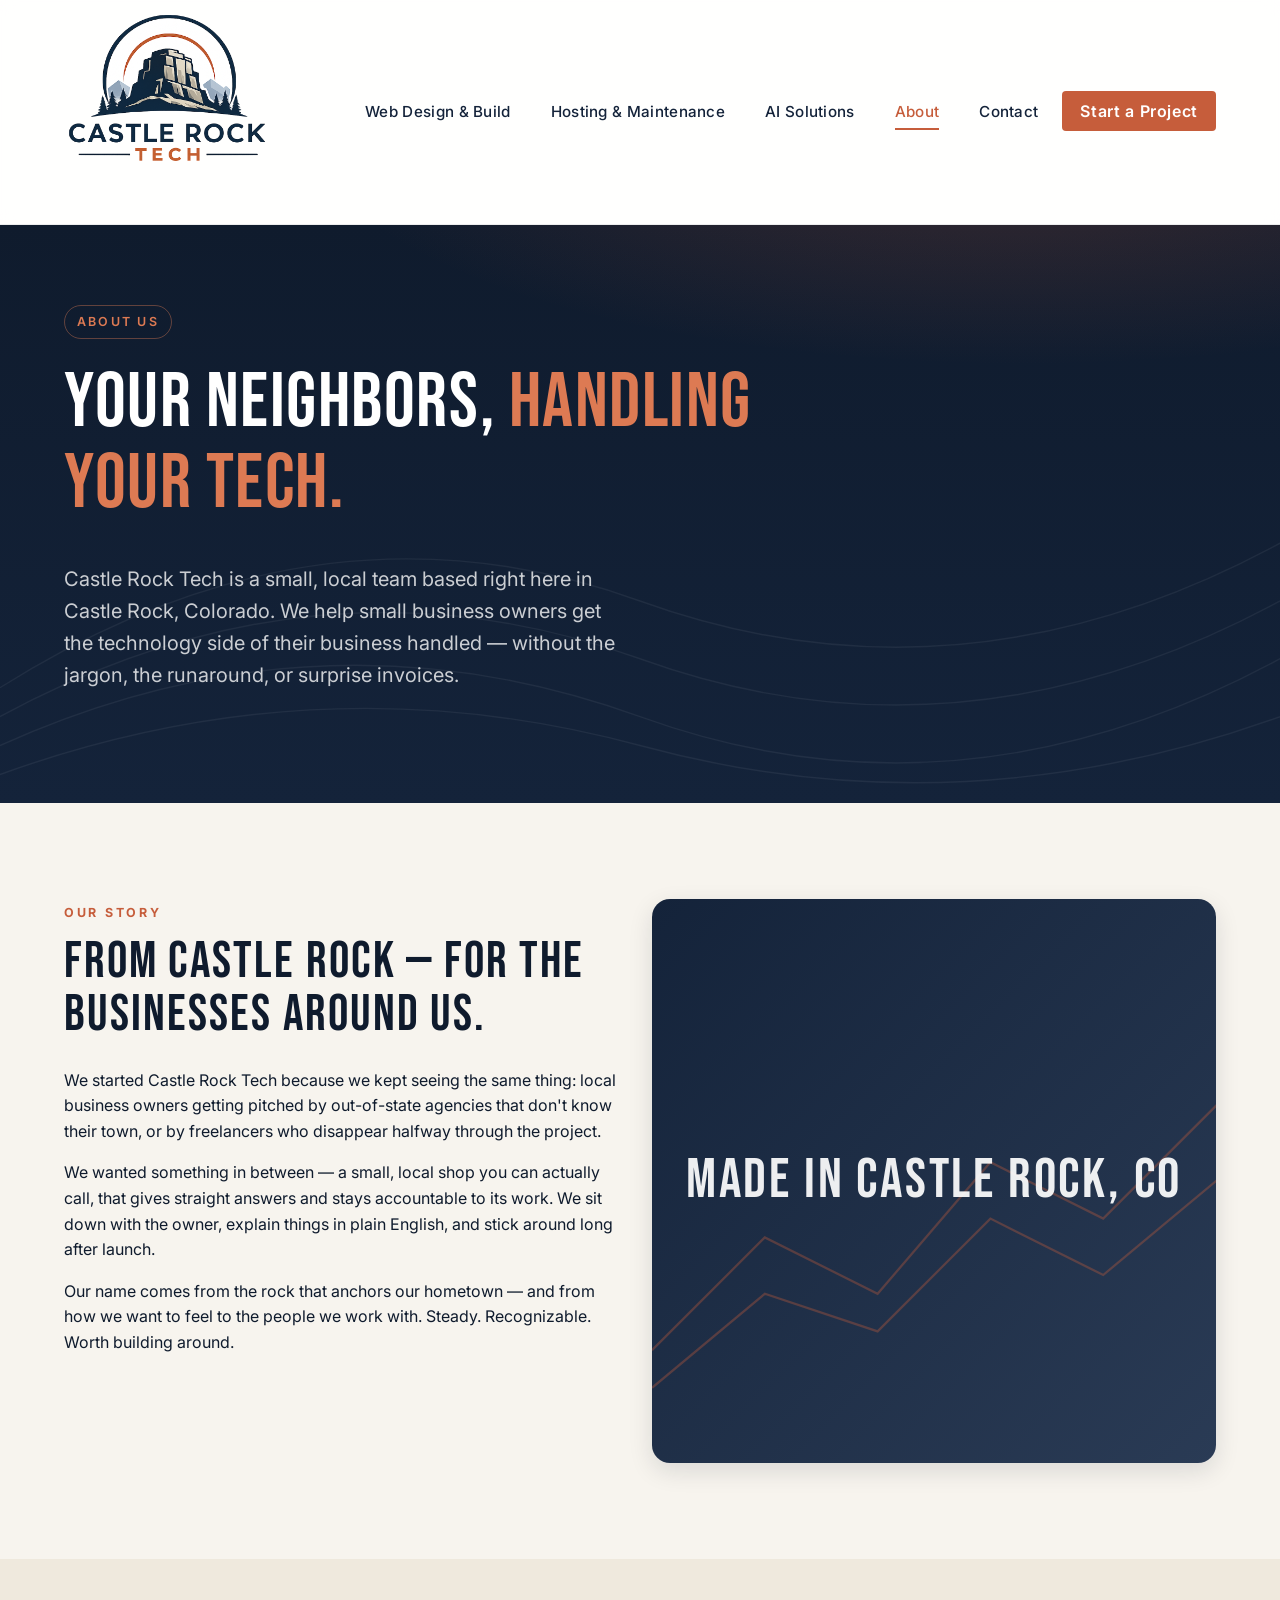
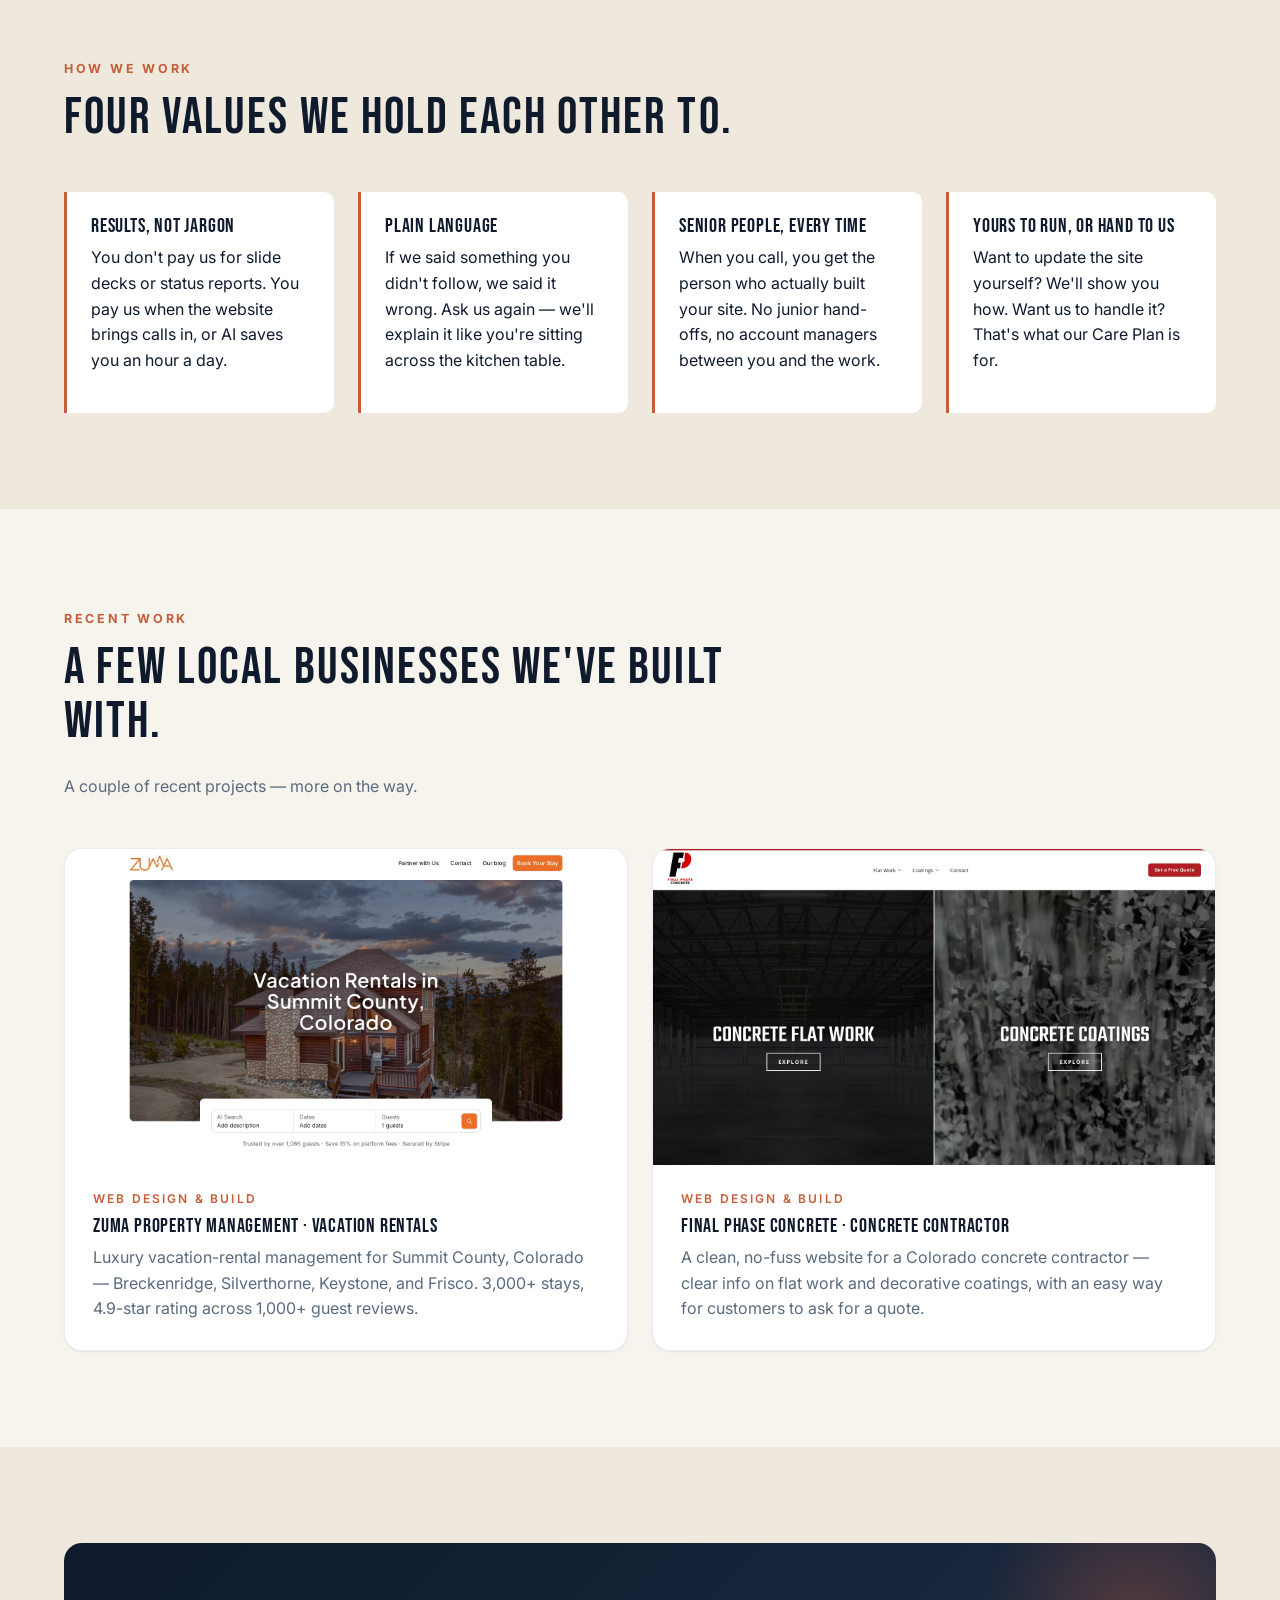
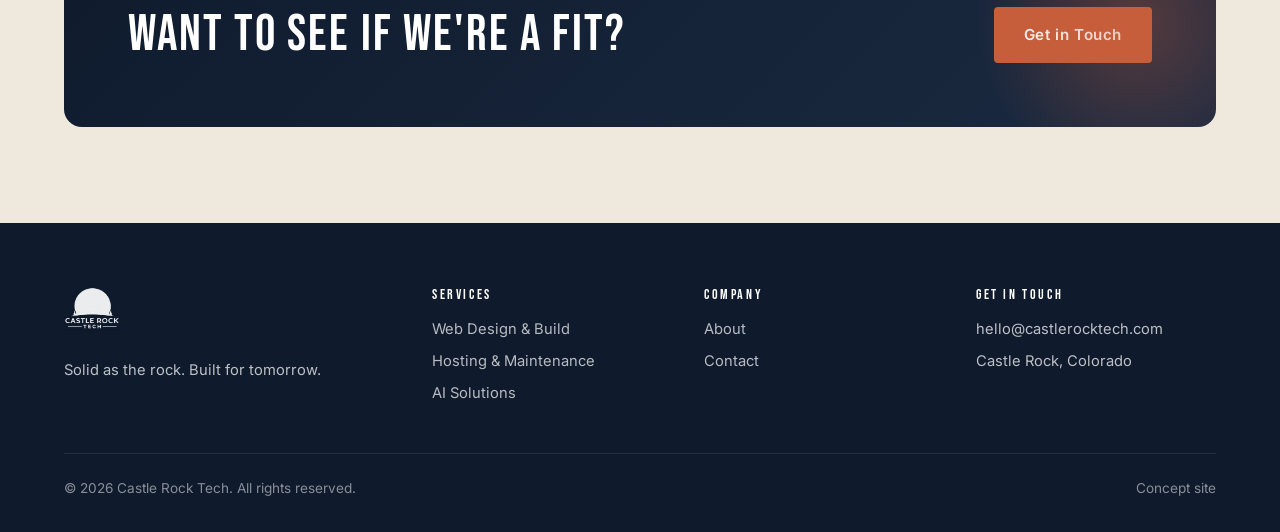
==== commit 24b647db: "Add favicon link to all pages" ====
--- a/about.html
+++ b/about.html
@@ -5,6 +5,7 @@
   <meta name="viewport" content="width=device-width, initial-scale=1.0" />
   <title>About — Castle Rock Tech</title>
   <meta name="description" content="Castle Rock Tech is a small, local team in Castle Rock, Colorado helping small business owners with websites, hosting, and practical AI." />
+  <link rel="icon" href="assets/images/favicon.ico" sizes="any" />
   <link rel="preconnect" href="https://fonts.googleapis.com" />
   <link rel="preconnect" href="https://fonts.gstatic.com" crossorigin />
   <link href="https://fonts.googleapis.com/css2?family=Bebas+Neue&family=Inter:wght@400;500;600;700&display=swap" rel="stylesheet" />
--- a/css/styles.css
+++ b/css/styles.css
@@ -23,7 +23,7 @@
   --radius-md: 10px;
   --radius-lg: 18px;
   --max-w: 1200px;
-  --header-h: 144px;
+  --header-h: 225px;
   --font-display: 'Bebas Neue', 'Oswald', 'Arial Narrow', sans-serif;
   --font-sans: 'Inter', -apple-system, BlinkMacSystemFont, 'Segoe UI', sans-serif;
 }
@@ -97,7 +97,7 @@
   display: flex;
   align-items: center;
   gap: 10px;
-  height: 128px;
+  height: 205px;
 }
 .nav__logo img { height: 100%; width: auto; }
 
@@ -184,7 +184,7 @@
     gap: 4px;
     border-bottom: 1px solid rgba(15, 27, 45, 0.08);
     box-shadow: var(--shadow-md);
-    transform: translateY(-120%);
+    transform: translateY(calc(-100% - var(--header-h) - 8px));
     transition: transform 0.25s ease;
   }
   .nav.is-open .nav__menu { transform: translateY(0); }
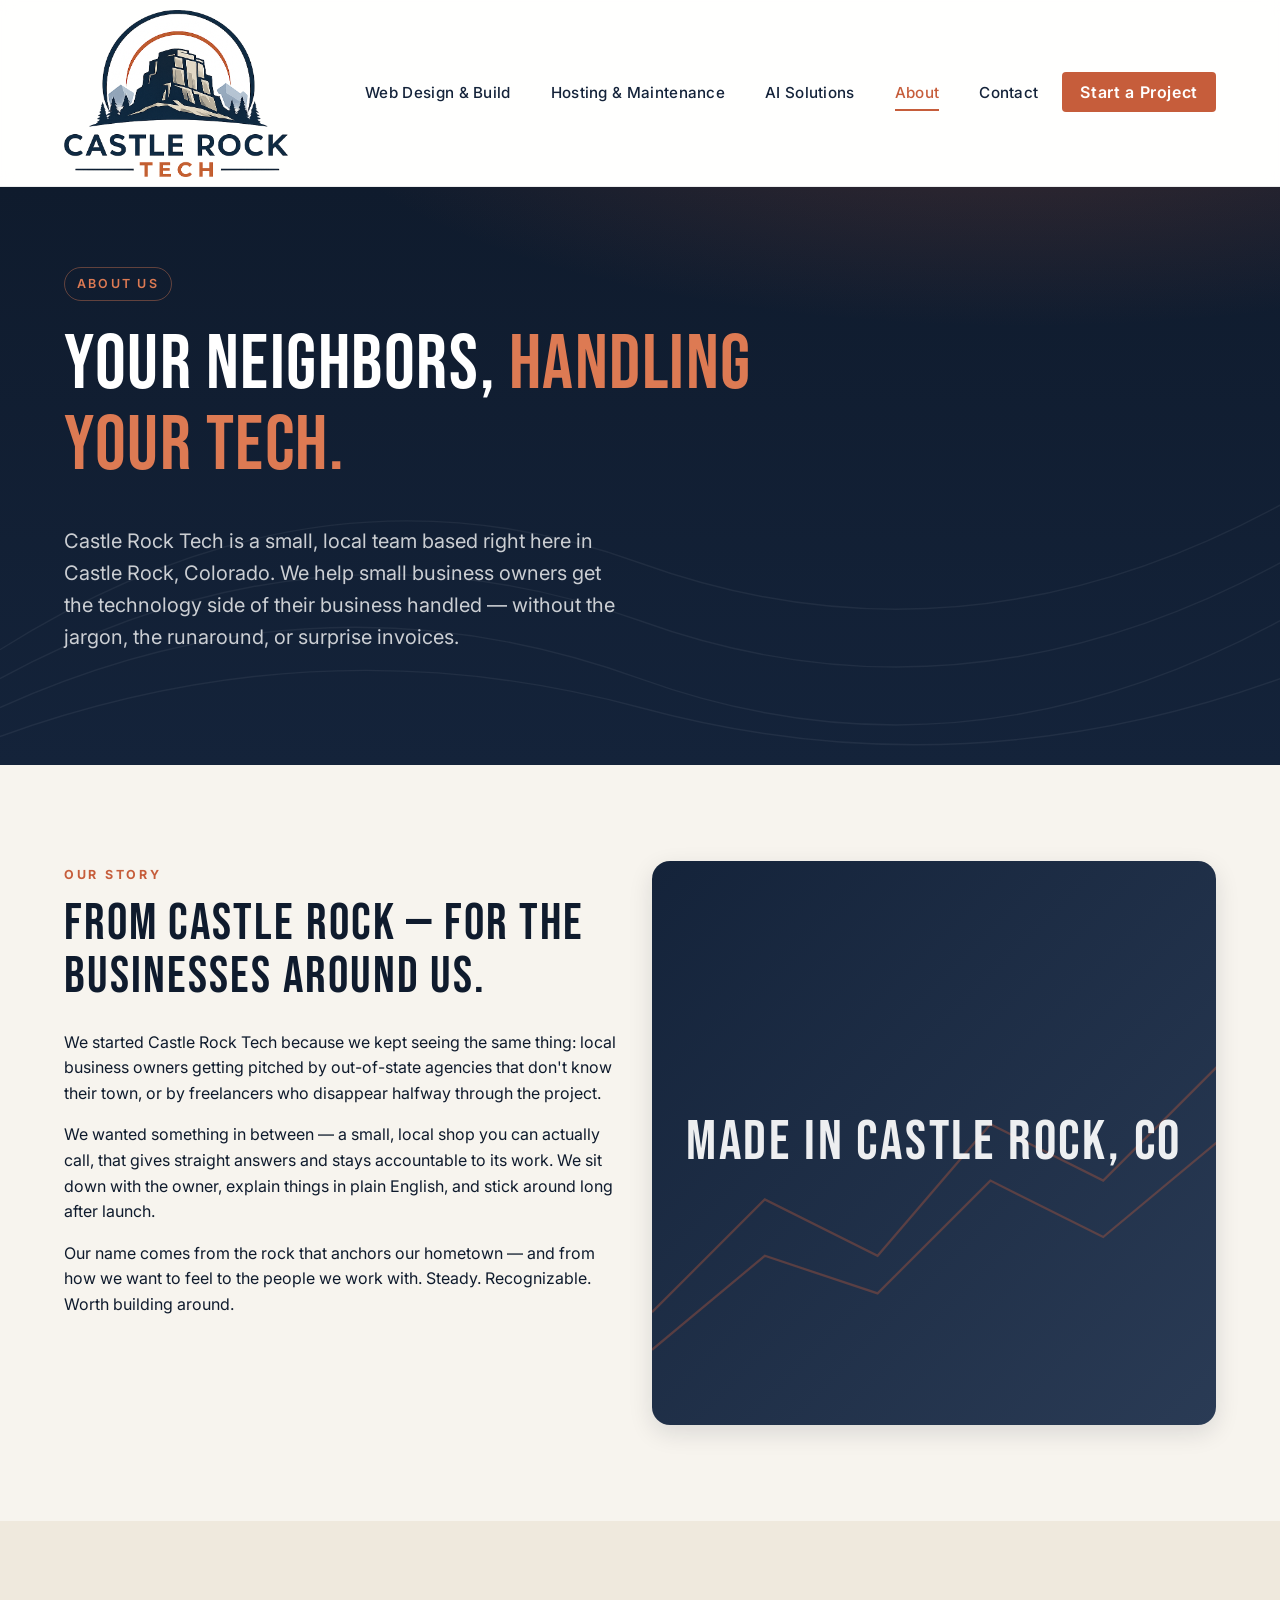
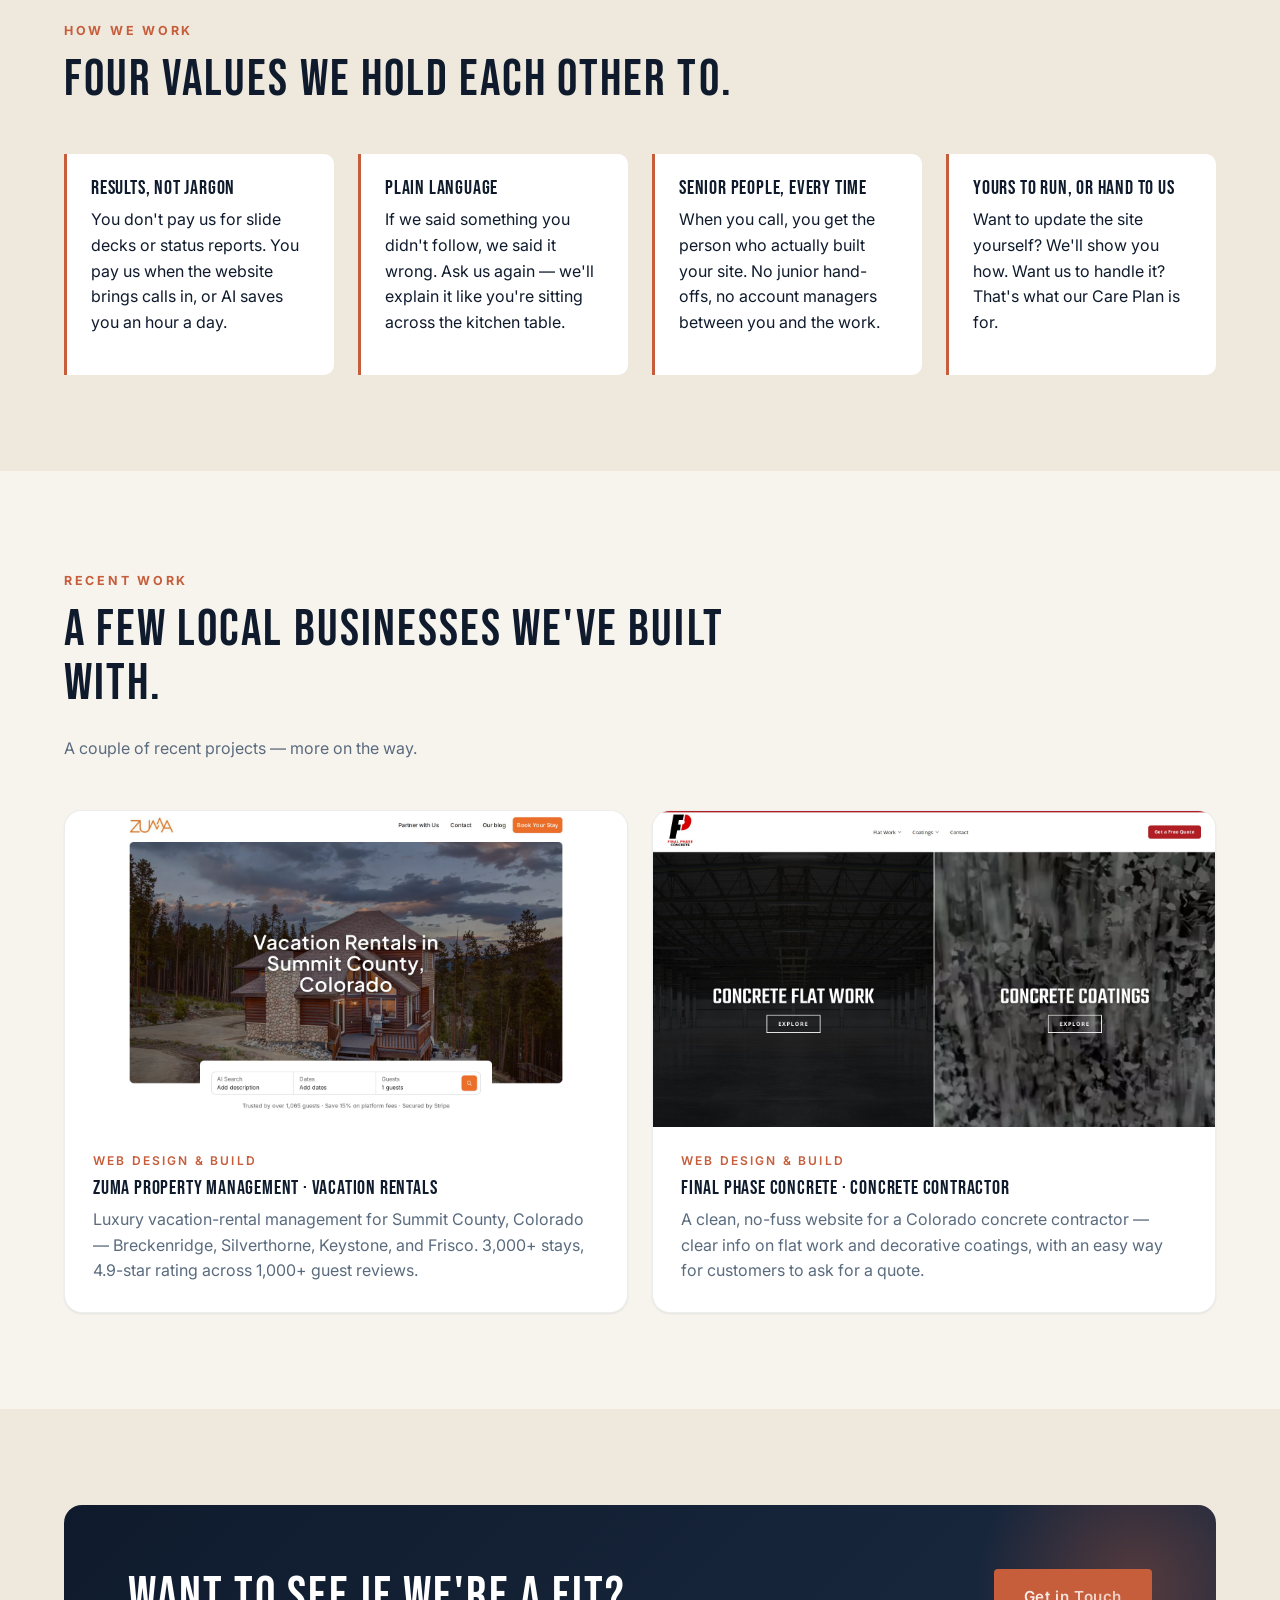
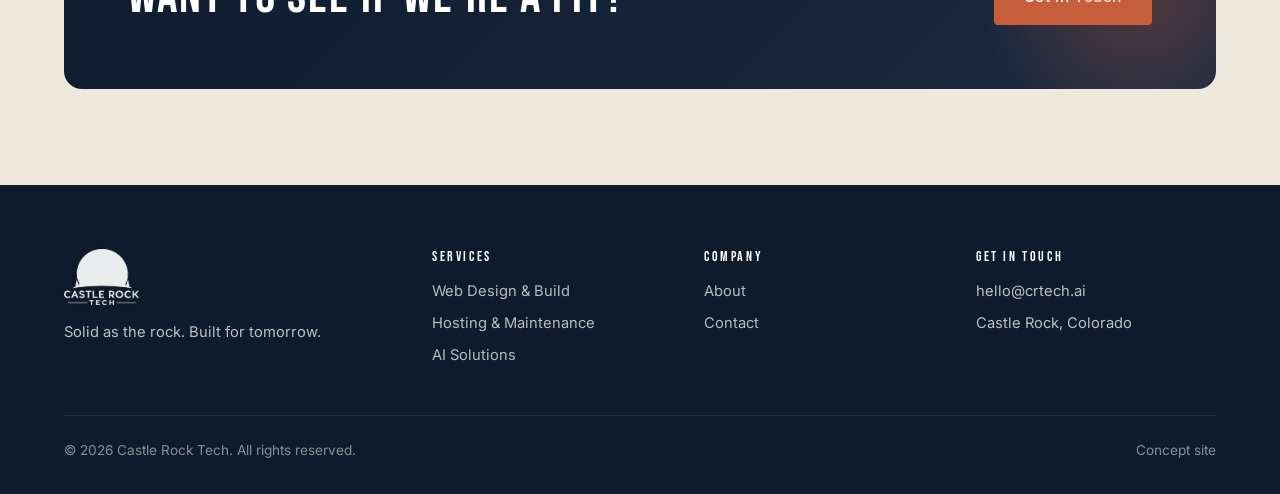
==== commit 62c35193: "Update contact info: phone → 720.925.2986, email → hello@crtech.ai" ====
--- a/about.html
+++ b/about.html
@@ -166,7 +166,7 @@
         <div>
           <h4>Get In Touch</h4>
           <ul>
-            <li>hello@castlerocktech.com</li>
+            <li>hello@crtech.ai</li>
             <li>Castle Rock, Colorado</li>
           </ul>
         </div>
--- a/css/styles.css
+++ b/css/styles.css
@@ -23,7 +23,7 @@
   --radius-md: 10px;
   --radius-lg: 18px;
   --max-w: 1200px;
-  --header-h: 225px;
+  --header-h: 187px;
   --font-display: 'Bebas Neue', 'Oswald', 'Arial Narrow', sans-serif;
   --font-sans: 'Inter', -apple-system, BlinkMacSystemFont, 'Segoe UI', sans-serif;
 }
@@ -97,7 +97,7 @@
   display: flex;
   align-items: center;
   gap: 10px;
-  height: 205px;
+  height: 167px;
 }
 .nav__logo img { height: 100%; width: auto; }
 
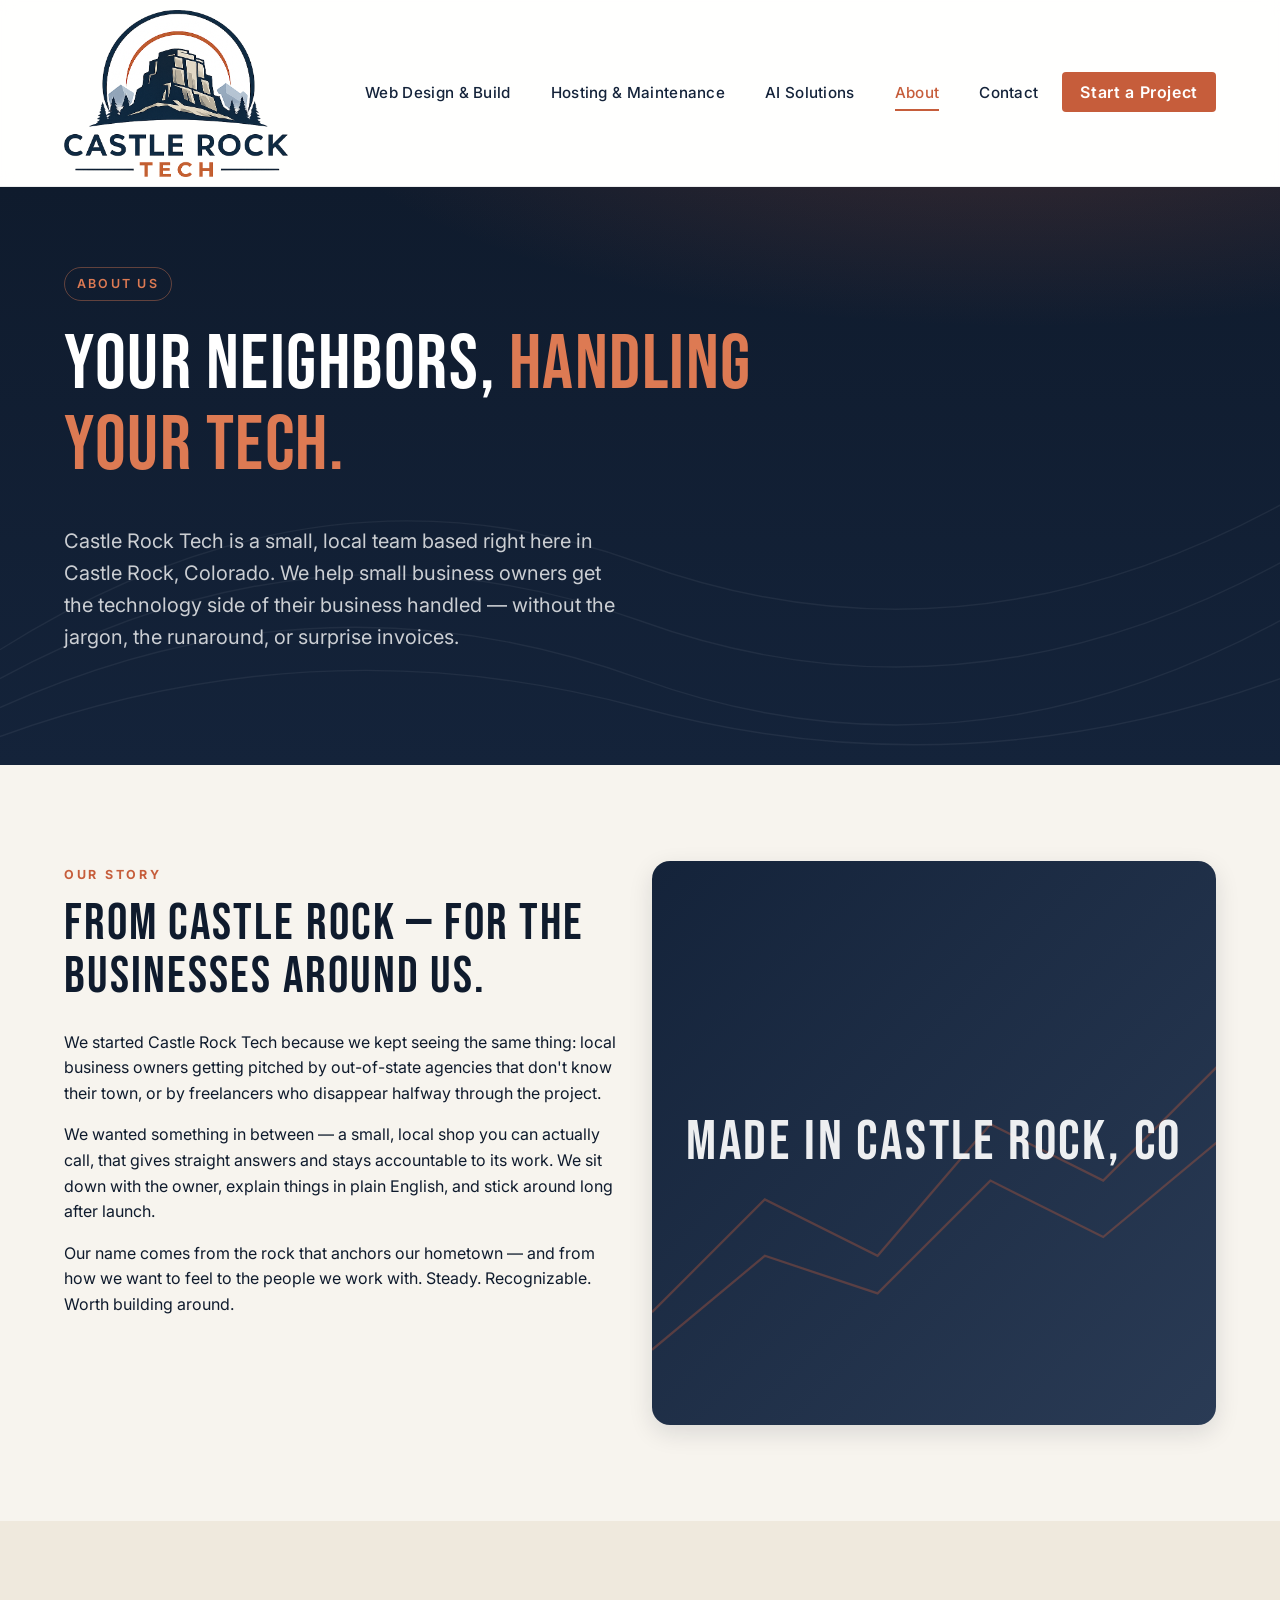
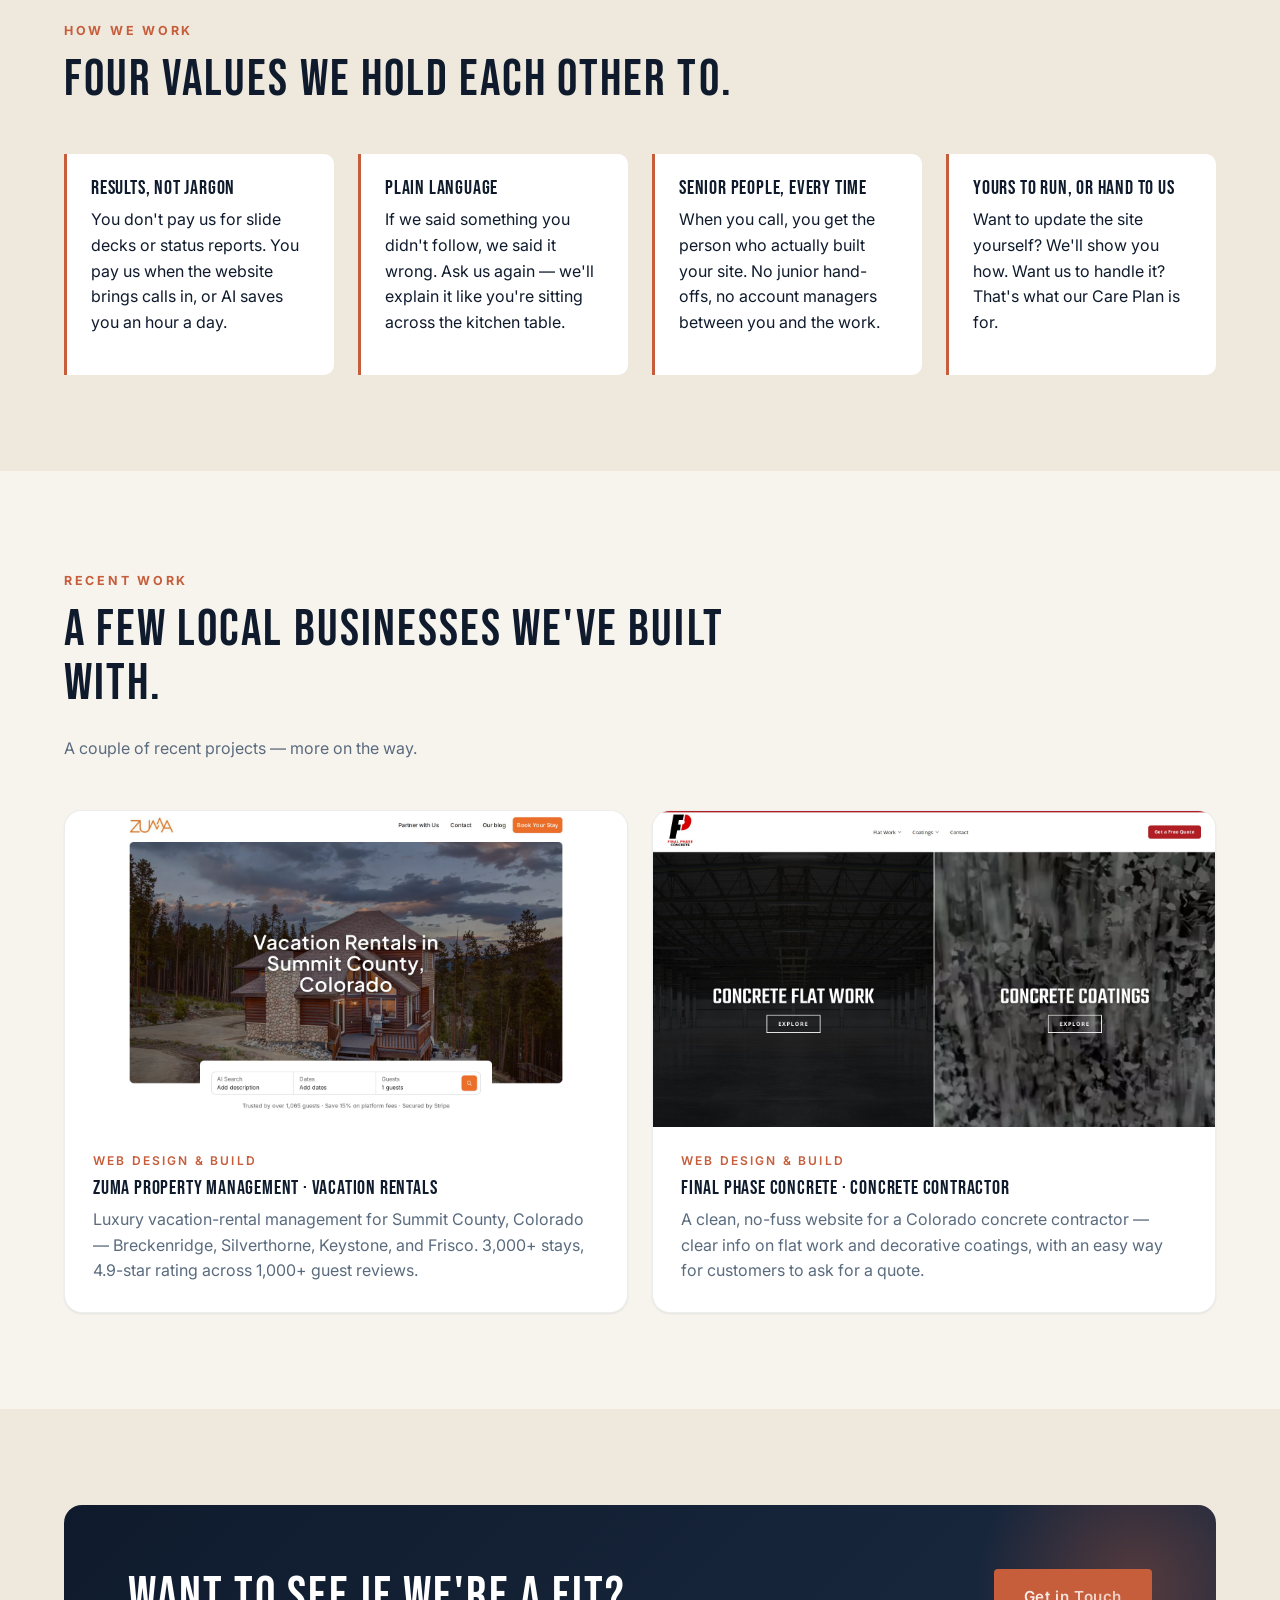
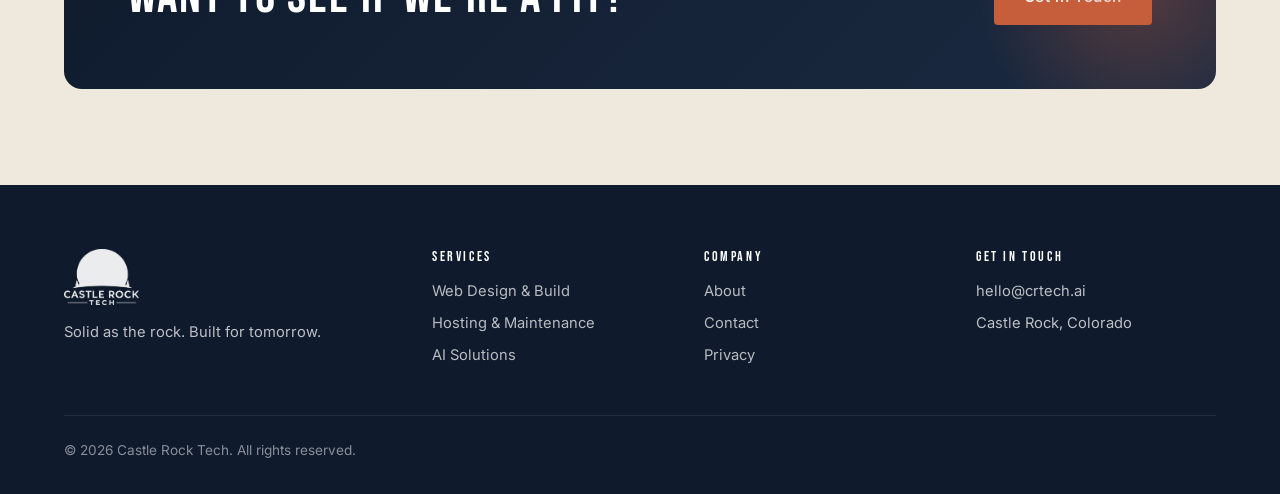
==== commit 426c1488: "Pre-launch pass: remove concept badge, add social meta, sitemap, robots, analytics, privacy page - S" ====
--- a/about.html
+++ b/about.html
@@ -5,6 +5,17 @@
   <meta name="viewport" content="width=device-width, initial-scale=1.0" />
   <title>About — Castle Rock Tech</title>
   <meta name="description" content="Castle Rock Tech is a small, local team in Castle Rock, Colorado helping small business owners with websites, hosting, and practical AI." />
+  <link rel="canonical" href="https://crtech.ai/about.html" />
+  <meta property="og:type" content="website" />
+  <meta property="og:site_name" content="Castle Rock Tech" />
+  <meta property="og:title" content="About — Castle Rock Tech" />
+  <meta property="og:description" content="Castle Rock Tech is a small, local team in Castle Rock, Colorado helping small business owners with websites, hosting, and practical AI." />
+  <meta property="og:url" content="https://crtech.ai/about.html" />
+  <meta property="og:image" content="https://crtech.ai/assets/images/og-card.jpg" />
+  <meta name="twitter:card" content="summary_large_image" />
+  <meta name="twitter:title" content="About — Castle Rock Tech" />
+  <meta name="twitter:description" content="Castle Rock Tech is a small, local team in Castle Rock, Colorado helping small business owners with websites, hosting, and practical AI." />
+  <meta name="twitter:image" content="https://crtech.ai/assets/images/og-card.jpg" />
   <link rel="icon" href="assets/images/favicon.ico" sizes="any" />
   <link rel="preconnect" href="https://fonts.googleapis.com" />
   <link rel="preconnect" href="https://fonts.gstatic.com" crossorigin />
@@ -161,6 +172,7 @@
           <ul>
             <li><a href="about.html">About</a></li>
             <li><a href="contact.html">Contact</a></li>
+            <li><a href="privacy.html">Privacy</a></li>
           </ul>
         </div>
         <div>
@@ -173,12 +185,13 @@
       </div>
       <div class="footer-bottom">
         <span>&copy; <span data-year></span> Castle Rock Tech. All rights reserved.</span>
-        <span>Concept site</span>
+        
       </div>
     </div>
   </footer>
 
   <script src="js/main.js"></script>
+  <script src="js/analytics.js"></script>
   <script src="js/tawk.js"></script>
 </body>
 </html>
--- a/css/styles.css
+++ b/css/styles.css
@@ -1,5 +1,5 @@
 /* ==========================================================================
-   Castle Rock Tech — concept site styles
+   Castle Rock Tech — site styles
    Palette pulled from the CRT logo: navy + rust + cream.
    ========================================================================== */
 
@@ -431,6 +431,15 @@
 }
 .form.is-submitted .form__success { display: block; }
 .form.is-submitted .form__fields { display: none; }
+.form__error {
+  margin-top: 12px;
+  padding: 16px;
+  background: rgba(198,93,59,0.06);
+  border-left: 3px solid #a63b3b;
+  border-radius: var(--radius-sm);
+  color: var(--navy-800);
+}
+.form__error a { color: var(--rust-500); }
 
 .contact-info { display: grid; gap: 24px; }
 .contact-info__item {
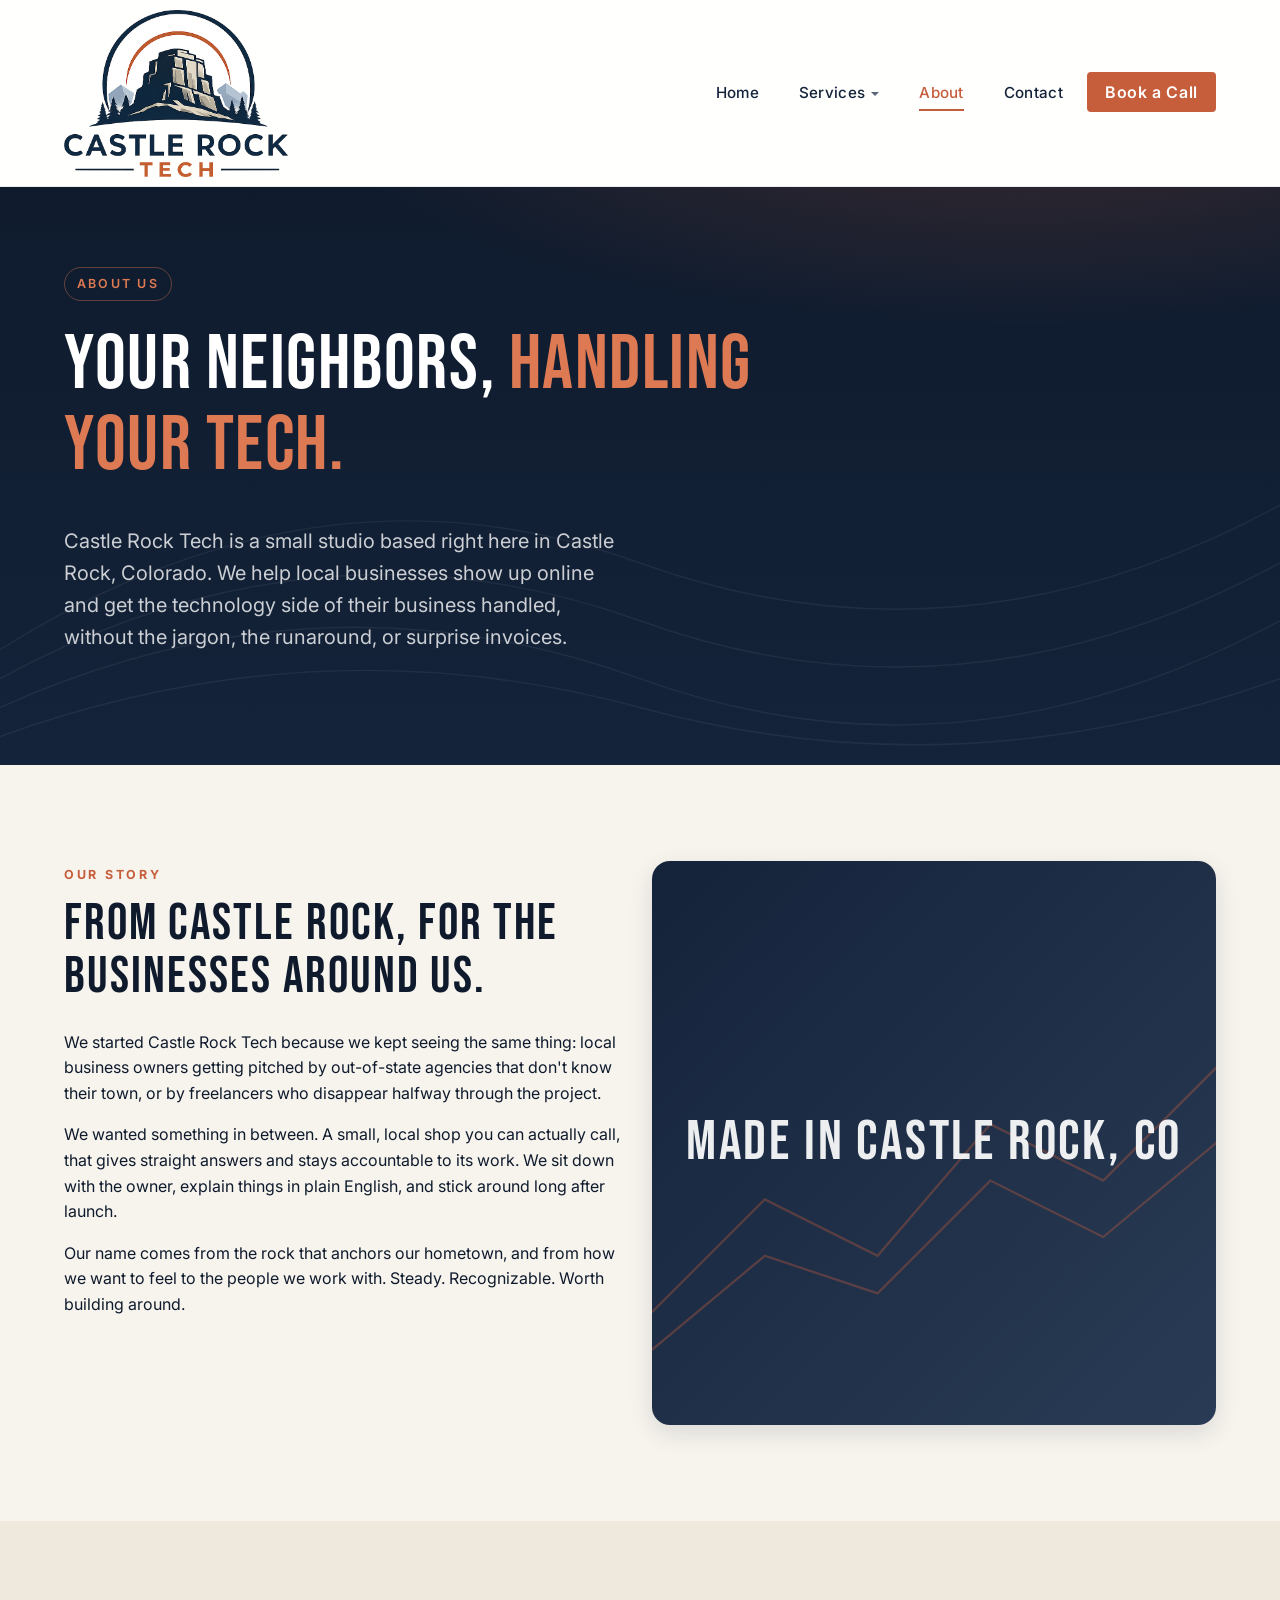
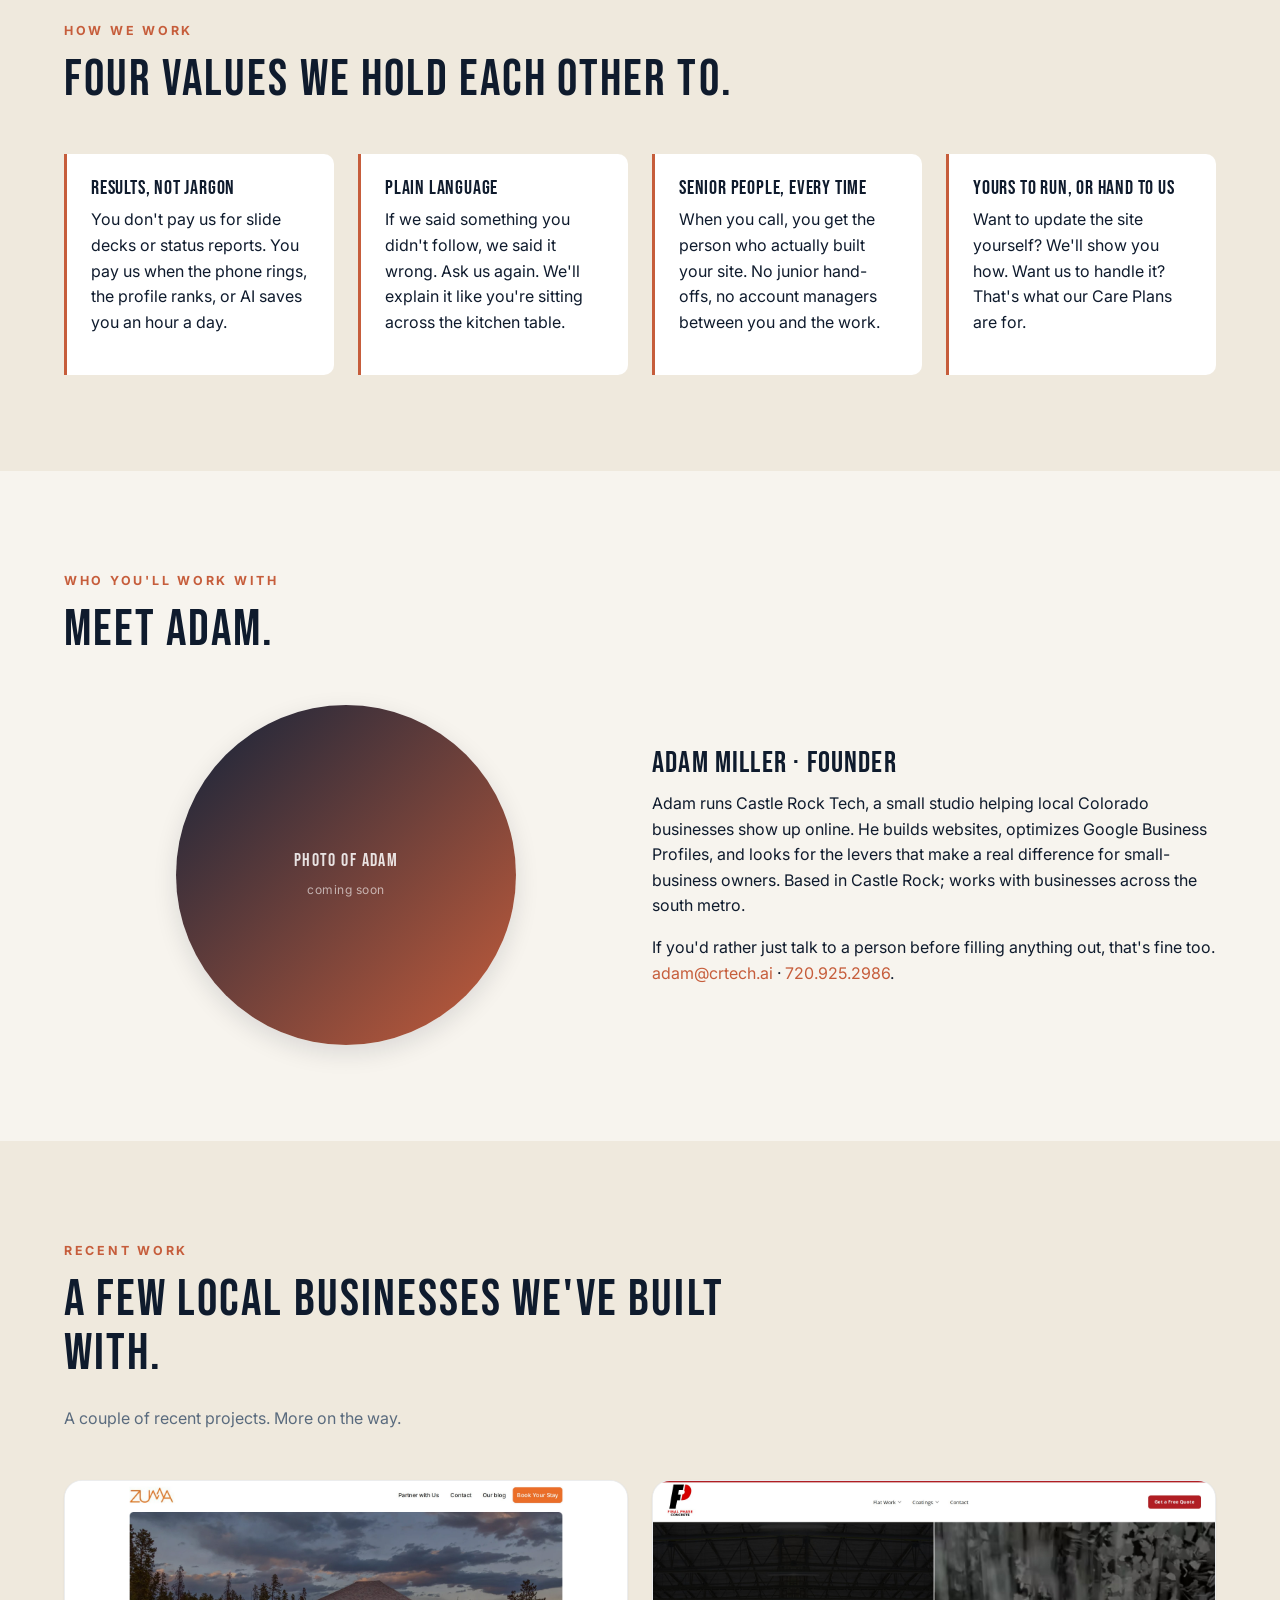
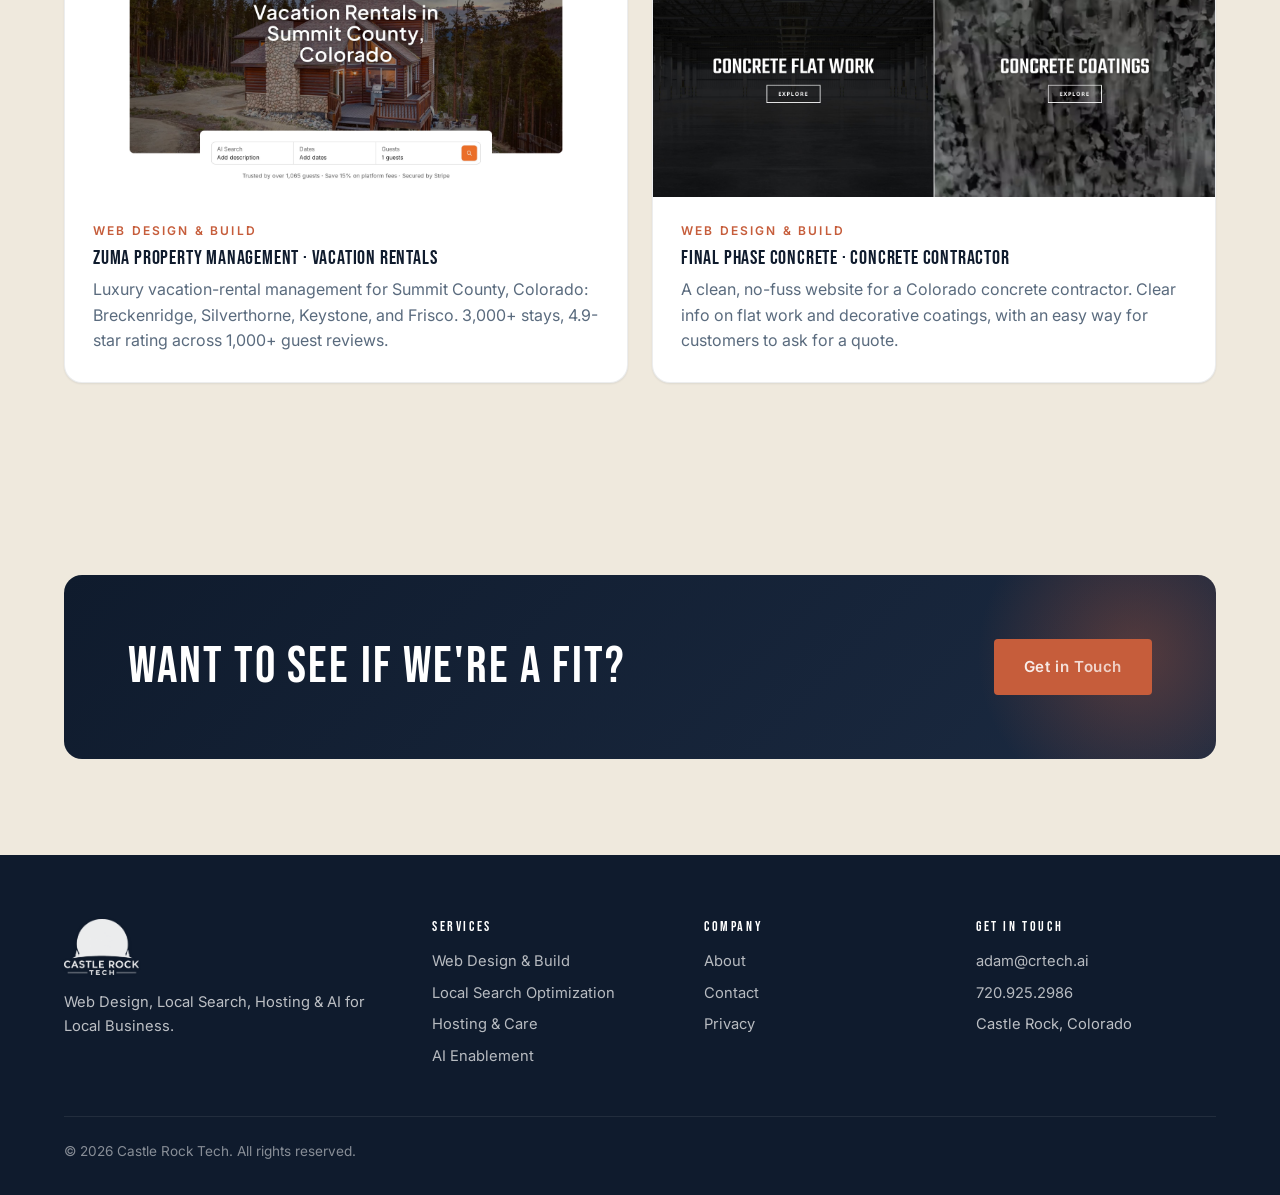
==== commit ab65d5e8: "Reposition site around Local Search as co-equal service; brand + copy overhaul Positioning - New glo" ====
--- a/about.html
+++ b/about.html
@@ -3,18 +3,18 @@
 <head>
   <meta charset="UTF-8" />
   <meta name="viewport" content="width=device-width, initial-scale=1.0" />
-  <title>About — Castle Rock Tech</title>
-  <meta name="description" content="Castle Rock Tech is a small, local team in Castle Rock, Colorado helping small business owners with websites, hosting, and practical AI." />
+  <title>About: Castle Rock Tech</title>
+  <meta name="description" content="Castle Rock Tech is a small studio in Castle Rock, Colorado helping local businesses show up online. Websites, Google Business Profile, hosting, and practical AI." />
   <link rel="canonical" href="https://crtech.ai/about.html" />
   <meta property="og:type" content="website" />
   <meta property="og:site_name" content="Castle Rock Tech" />
-  <meta property="og:title" content="About — Castle Rock Tech" />
-  <meta property="og:description" content="Castle Rock Tech is a small, local team in Castle Rock, Colorado helping small business owners with websites, hosting, and practical AI." />
+  <meta property="og:title" content="About: Castle Rock Tech" />
+  <meta property="og:description" content="Castle Rock Tech is a small studio in Castle Rock, Colorado helping local businesses show up online. Websites, Google Business Profile, hosting, and practical AI." />
   <meta property="og:url" content="https://crtech.ai/about.html" />
   <meta property="og:image" content="https://crtech.ai/assets/images/og-card.jpg" />
   <meta name="twitter:card" content="summary_large_image" />
-  <meta name="twitter:title" content="About — Castle Rock Tech" />
-  <meta name="twitter:description" content="Castle Rock Tech is a small, local team in Castle Rock, Colorado helping small business owners with websites, hosting, and practical AI." />
+  <meta name="twitter:title" content="About: Castle Rock Tech" />
+  <meta name="twitter:description" content="Castle Rock Tech is a small studio in Castle Rock, Colorado helping local businesses show up online. Websites, Google Business Profile, hosting, and practical AI." />
   <meta name="twitter:image" content="https://crtech.ai/assets/images/og-card.jpg" />
   <link rel="icon" href="assets/images/favicon.ico" sizes="any" />
   <link rel="preconnect" href="https://fonts.googleapis.com" />
@@ -31,12 +31,19 @@
         </a>
         <button class="nav__toggle" aria-label="Open menu" aria-expanded="false"><span></span></button>
         <ul class="nav__menu">
-          <li><a href="web-design-build.html" class="nav__link">Web Design &amp; Build</a></li>
-          <li><a href="hosting-maintenance.html" class="nav__link">Hosting &amp; Maintenance</a></li>
-          <li><a href="ai-solutions.html" class="nav__link">AI Solutions</a></li>
+          <li><a href="index.html" class="nav__link">Home</a></li>
+          <li class="has-dropdown">
+            <a href="#services" class="nav__link nav__link--dropdown" aria-haspopup="true" aria-expanded="false">Services</a>
+            <ul class="nav__submenu" role="menu">
+              <li><a href="web-design-build.html" role="menuitem">Web Design &amp; Build</a></li>
+              <li><a href="local-search.html" role="menuitem">Local Search Optimization</a></li>
+              <li><a href="hosting-maintenance.html" role="menuitem">Hosting &amp; Care</a></li>
+              <li><a href="ai-solutions.html" role="menuitem">AI Enablement</a></li>
+            </ul>
+          </li>
           <li><a href="about.html" class="nav__link is-active">About</a></li>
           <li><a href="contact.html" class="nav__link">Contact</a></li>
-          <li><a href="contact.html" class="nav__cta">Start a Project</a></li>
+          <li><a href="contact.html" class="nav__cta">Book a Call</a></li>
         </ul>
       </nav>
     </div>
@@ -49,9 +56,9 @@
           <span class="hero__eyebrow">About Us</span>
           <h1>Your neighbors, <span class="accent">handling your tech.</span></h1>
           <p class="hero__lead">
-            Castle Rock Tech is a small, local team based right here in Castle Rock, Colorado. We help
-            small business owners get the technology side of their business handled — without the
-            jargon, the runaround, or surprise invoices.
+            Castle Rock Tech is a small studio based right here in Castle Rock, Colorado. We help
+            local businesses show up online and get the technology side of their business handled,
+            without the jargon, the runaround, or surprise invoices.
           </p>
         </div>
       </div>
@@ -62,20 +69,20 @@
         <div class="grid grid--2" style="align-items:start;">
           <div>
             <span class="section__eyebrow">Our Story</span>
-            <h2>From Castle Rock — for the businesses around us.</h2>
+            <h2>From Castle Rock, for the businesses around us.</h2>
             <p>
               We started Castle Rock Tech because we kept seeing the same thing: local business owners
               getting pitched by out-of-state agencies that don't know their town, or by freelancers
               who disappear halfway through the project.
             </p>
             <p>
-              We wanted something in between — a small, local shop you can actually call, that gives
+              We wanted something in between. A small, local shop you can actually call, that gives
               straight answers and stays accountable to its work. We sit down with the owner, explain
               things in plain English, and stick around long after launch.
             </p>
             <p>
-              Our name comes from the rock that anchors our hometown — and from how we want to feel
-              to the people we work with. Steady. Recognizable. Worth building around.
+              Our name comes from the rock that anchors our hometown, and from how we want to feel to
+              the people we work with. Steady. Recognizable. Worth building around.
             </p>
           </div>
           <div class="service-visual" style="aspect-ratio: 1 / 1;"><span>Made in Castle Rock, CO</span></div>
@@ -92,11 +99,11 @@
         <div class="grid grid--4">
           <div class="value">
             <h4>Results, not jargon</h4>
-            <p>You don't pay us for slide decks or status reports. You pay us when the website brings calls in, or AI saves you an hour a day.</p>
+            <p>You don't pay us for slide decks or status reports. You pay us when the phone rings, the profile ranks, or AI saves you an hour a day.</p>
           </div>
           <div class="value">
             <h4>Plain language</h4>
-            <p>If we said something you didn't follow, we said it wrong. Ask us again — we'll explain it like you're sitting across the kitchen table.</p>
+            <p>If we said something you didn't follow, we said it wrong. Ask us again. We'll explain it like you're sitting across the kitchen table.</p>
           </div>
           <div class="value">
             <h4>Senior people, every time</h4>
@@ -104,37 +111,66 @@
           </div>
           <div class="value">
             <h4>Yours to run, or hand to us</h4>
-            <p>Want to update the site yourself? We'll show you how. Want us to handle it? That's what our Care Plan is for.</p>
+            <p>Want to update the site yourself? We'll show you how. Want us to handle it? That's what our Care Plans are for.</p>
           </div>
         </div>
       </div>
     </section>
 
     <section class="section">
+      <div class="container">
+        <div class="section__head">
+          <span class="section__eyebrow">Who You'll Work With</span>
+          <h2>Meet Adam.</h2>
+        </div>
+        <div class="grid grid--2" style="align-items: center;">
+          <div class="team-photo">
+            <div class="team-photo__frame" aria-label="Placeholder for Adam Miller photo">
+              <span>Photo of Adam<br /><small>coming soon</small></span>
+            </div>
+          </div>
+          <div>
+            <h3 style="margin-bottom: 12px;">Adam Miller · Founder</h3>
+            <p>
+              Adam runs Castle Rock Tech, a small studio helping local Colorado businesses show up
+              online. He builds websites, optimizes Google Business Profiles, and looks for the levers
+              that make a real difference for small-business owners. Based in Castle Rock; works with
+              businesses across the south metro.
+            </p>
+            <p>
+              If you'd rather just talk to a person before filling anything out, that's fine too.
+              <a href="mailto:adam@crtech.ai">adam@crtech.ai</a> · <a href="tel:+17209252986">720.925.2986</a>.
+            </p>
+          </div>
+        </div>
+      </div>
+    </section>
+
+    <section class="section section--alt">
       <div class="container">
         <div class="section__head">
           <span class="section__eyebrow">Recent Work</span>
           <h2>A few local businesses we've built with.</h2>
-          <p class="muted">A couple of recent projects — more on the way.</p>
+          <p class="muted">A couple of recent projects. More on the way.</p>
         </div>
         <div class="grid grid--2">
           <article class="work-card">
             <a class="work-card__link" href="https://www.zumaproperty.com" target="_blank" rel="noopener">
-              <div class="work-card__media"><img src="assets/images/work/zuma-property.jpg" alt="Zuma Property Management — vacation rentals in Summit County, Colorado" loading="lazy" /></div>
+              <div class="work-card__media"><img src="assets/images/work/zuma-property.jpg" alt="Zuma Property Management, vacation rentals in Summit County, Colorado" loading="lazy" /></div>
               <div class="work-card__body">
                 <span class="work-card__eyebrow">Web Design &amp; Build</span>
                 <h3>Zuma Property Management · Vacation Rentals</h3>
-                <p>Luxury vacation-rental management for Summit County, Colorado — Breckenridge, Silverthorne, Keystone, and Frisco. 3,000+ stays, 4.9-star rating across 1,000+ guest reviews.</p>
+                <p>Luxury vacation-rental management for Summit County, Colorado: Breckenridge, Silverthorne, Keystone, and Frisco. 3,000+ stays, 4.9-star rating across 1,000+ guest reviews.</p>
               </div>
             </a>
           </article>
           <article class="work-card">
             <a class="work-card__link" href="https://fpconcrete.com" target="_blank" rel="noopener">
-              <div class="work-card__media"><img src="assets/images/work/final-phase-concrete.jpg" alt="Final Phase Concrete — concrete flat work and coatings" loading="lazy" /></div>
+              <div class="work-card__media"><img src="assets/images/work/final-phase-concrete.jpg" alt="Final Phase Concrete: flat work and coatings" loading="lazy" /></div>
               <div class="work-card__body">
                 <span class="work-card__eyebrow">Web Design &amp; Build</span>
                 <h3>Final Phase Concrete · Concrete Contractor</h3>
-                <p>A clean, no-fuss website for a Colorado concrete contractor — clear info on flat work and decorative coatings, with an easy way for customers to ask for a quote.</p>
+                <p>A clean, no-fuss website for a Colorado concrete contractor. Clear info on flat work and decorative coatings, with an easy way for customers to ask for a quote.</p>
               </div>
             </a>
           </article>
@@ -157,14 +193,15 @@
       <div class="footer-grid">
         <div class="footer-brand">
           <img src="assets/images/CRTLogo_1.1.png" alt="Castle Rock Tech" />
-          <p>Solid as the rock. Built for tomorrow.</p>
+          <p>Web Design, Local Search, Hosting &amp; AI for Local Business.</p>
         </div>
         <div>
           <h4>Services</h4>
           <ul>
             <li><a href="web-design-build.html">Web Design &amp; Build</a></li>
-            <li><a href="hosting-maintenance.html">Hosting &amp; Maintenance</a></li>
-            <li><a href="ai-solutions.html">AI Solutions</a></li>
+            <li><a href="local-search.html">Local Search Optimization</a></li>
+            <li><a href="hosting-maintenance.html">Hosting &amp; Care</a></li>
+            <li><a href="ai-solutions.html">AI Enablement</a></li>
           </ul>
         </div>
         <div>
@@ -178,7 +215,8 @@
         <div>
           <h4>Get In Touch</h4>
           <ul>
-            <li>hello@crtech.ai</li>
+            <li><a href="mailto:adam@crtech.ai">adam@crtech.ai</a></li>
+            <li><a href="tel:+17209252986">720.925.2986</a></li>
             <li>Castle Rock, Colorado</li>
           </ul>
         </div>
--- a/css/styles.css
+++ b/css/styles.css
@@ -1,5 +1,5 @@
 /* ==========================================================================
-   Castle Rock Tech — site styles
+   Castle Rock Tech · site styles
    Palette pulled from the CRT logo: navy + rust + cream.
    ========================================================================== */
 
@@ -144,6 +144,54 @@
 }
 .nav__cta:hover { background: var(--rust-600); color: var(--white); }
 
+/* Services dropdown */
+.has-dropdown { position: relative; }
+.nav__link--dropdown::after {
+  content: "";
+  display: inline-block;
+  width: 0; height: 0;
+  margin-left: 6px;
+  vertical-align: middle;
+  border-left: 4px solid transparent;
+  border-right: 4px solid transparent;
+  border-top: 4px solid currentColor;
+  opacity: 0.7;
+}
+.nav__submenu {
+  position: absolute;
+  top: 100%; left: 0;
+  min-width: 260px;
+  padding: 8px 0;
+  margin: 0;
+  list-style: none;
+  background: var(--white);
+  border: 1px solid rgba(15,27,45,0.08);
+  border-radius: var(--radius-sm);
+  box-shadow: var(--shadow-md);
+  opacity: 0;
+  visibility: hidden;
+  transform: translateY(6px);
+  transition: opacity 0.15s ease, transform 0.15s ease, visibility 0s linear 0.15s;
+  z-index: 60;
+}
+.has-dropdown:hover .nav__submenu,
+.has-dropdown:focus-within .nav__submenu,
+.has-dropdown.is-open .nav__submenu {
+  opacity: 1;
+  visibility: visible;
+  transform: translateY(0);
+  transition: opacity 0.15s ease, transform 0.15s ease, visibility 0s;
+}
+.nav__submenu a {
+  display: block;
+  padding: 10px 18px;
+  color: var(--navy-800);
+  font-size: 0.95rem;
+  white-space: nowrap;
+  font-weight: 500;
+}
+.nav__submenu a:hover { background: var(--cream-100); color: var(--rust-500); }
+
 /* Mobile toggle */
 .nav__toggle {
   display: none;
@@ -186,9 +234,25 @@
     box-shadow: var(--shadow-md);
     transform: translateY(calc(-100% - var(--header-h) - 8px));
     transition: transform 0.25s ease;
+    overflow-y: auto;
+    max-height: calc(100vh - var(--header-h));
   }
   .nav.is-open .nav__menu { transform: translateY(0); }
   .nav__link, .nav__cta { width: 100%; text-align: left; }
+  .nav__submenu {
+    position: static;
+    opacity: 1;
+    visibility: visible;
+    transform: none;
+    box-shadow: none;
+    border: 0;
+    padding: 4px 0 8px 16px;
+    background: transparent;
+    transition: none;
+    min-width: 0;
+  }
+  .nav__submenu a { padding: 8px 0; white-space: normal; }
+  .nav__link--dropdown::after { display: none; }
 }
 
 /* ----- Buttons ----- */
@@ -303,6 +367,15 @@
   font-family: var(--font-display);
   font-size: 1.4rem;
 }
+.card__eyebrow {
+  display: inline-block;
+  font-size: 0.72rem;
+  letter-spacing: 0.2em;
+  text-transform: uppercase;
+  color: var(--rust-500);
+  font-weight: 600;
+  margin-bottom: 10px;
+}
 .card h3 { margin-bottom: 8px; }
 .card p { color: var(--slate-500); flex-grow: 1; }
 .card__link {
@@ -355,6 +428,24 @@
   width: 14px; height: 2px;
   background: var(--rust-500);
 }
+
+.team-photo { display: flex; justify-content: center; }
+.team-photo__frame {
+  aspect-ratio: 1;
+  max-width: 340px;
+  width: 100%;
+  border-radius: 50%;
+  background: linear-gradient(135deg, var(--navy-800), var(--rust-500));
+  color: rgba(255,255,255,0.85);
+  display: flex; align-items: center; justify-content: center;
+  text-align: center;
+  font-family: var(--font-display);
+  letter-spacing: 0.08em;
+  font-size: 1.1rem;
+  padding: 24px;
+  box-shadow: var(--shadow-md);
+}
+.team-photo__frame small { font-family: var(--font-sans); font-size: 0.75rem; opacity: 0.7; letter-spacing: 0.04em; text-transform: none; }
 
 .service-visual {
   aspect-ratio: 4/3;
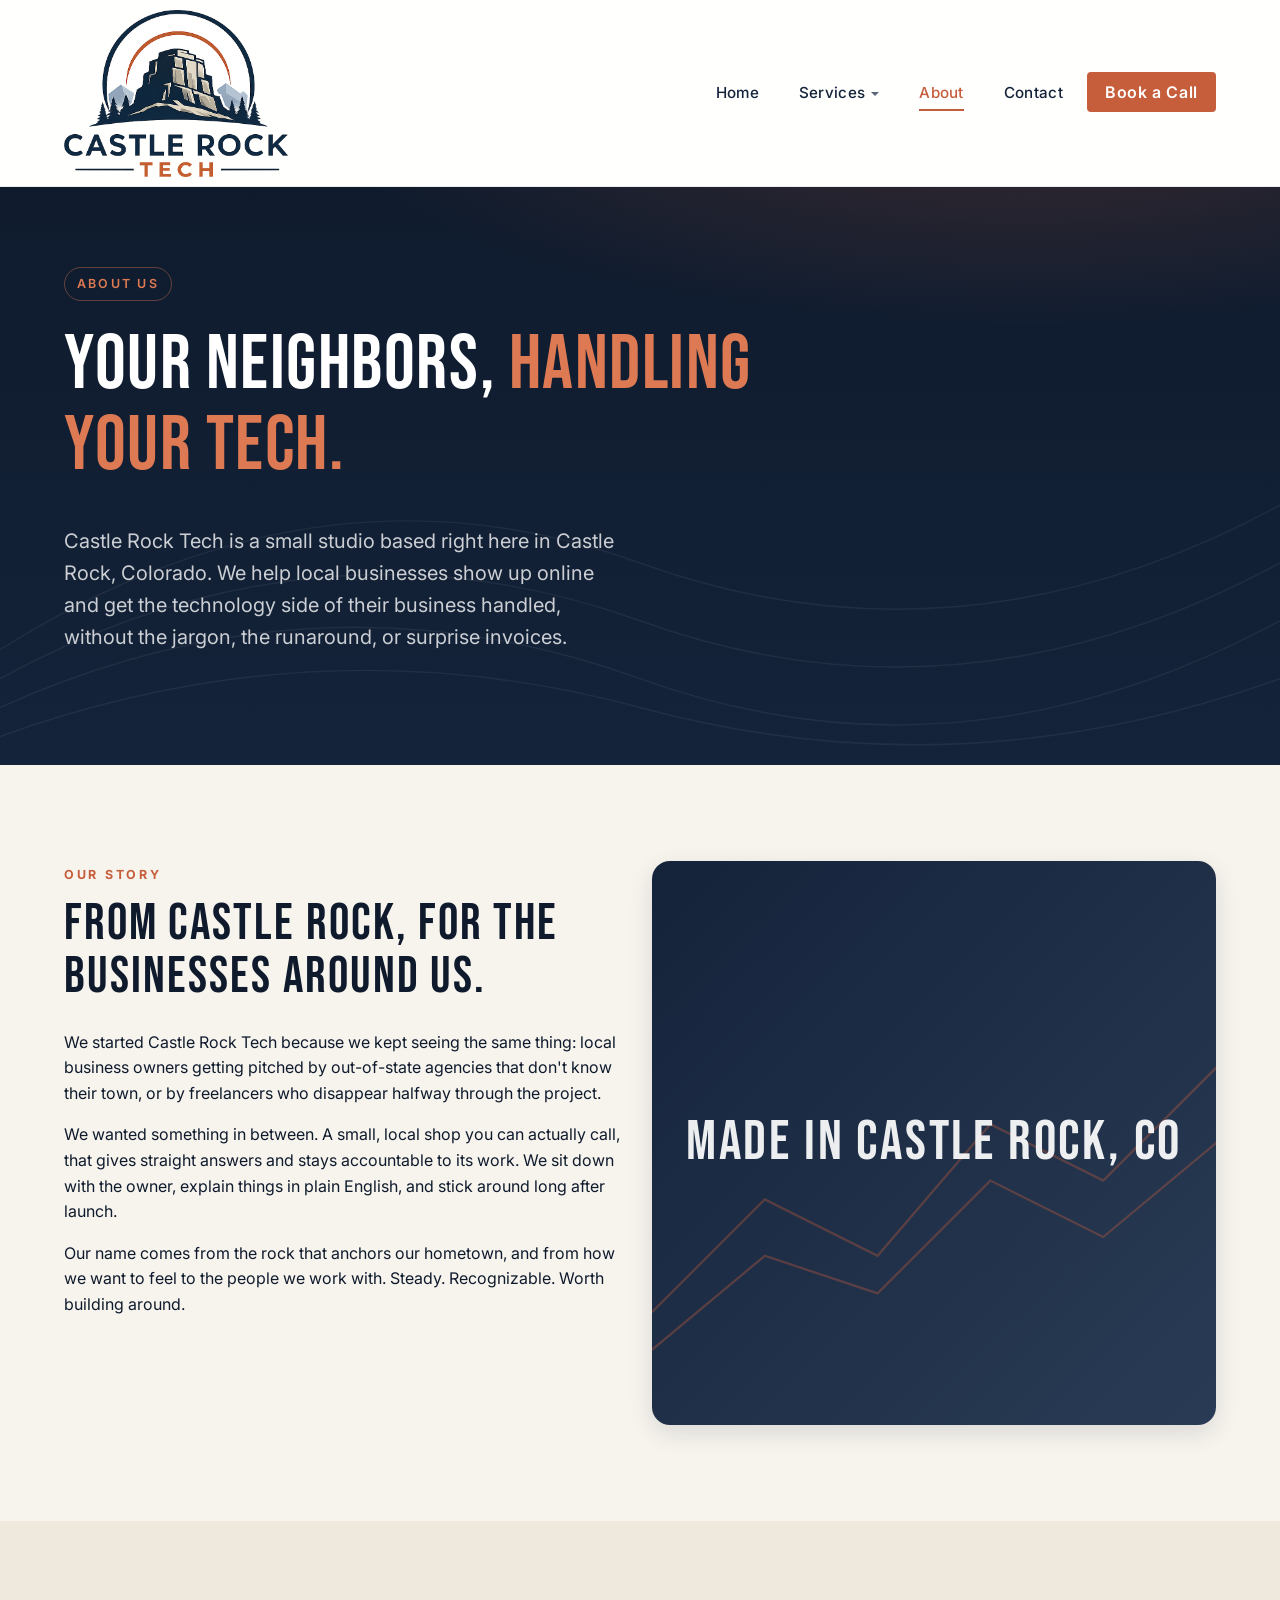
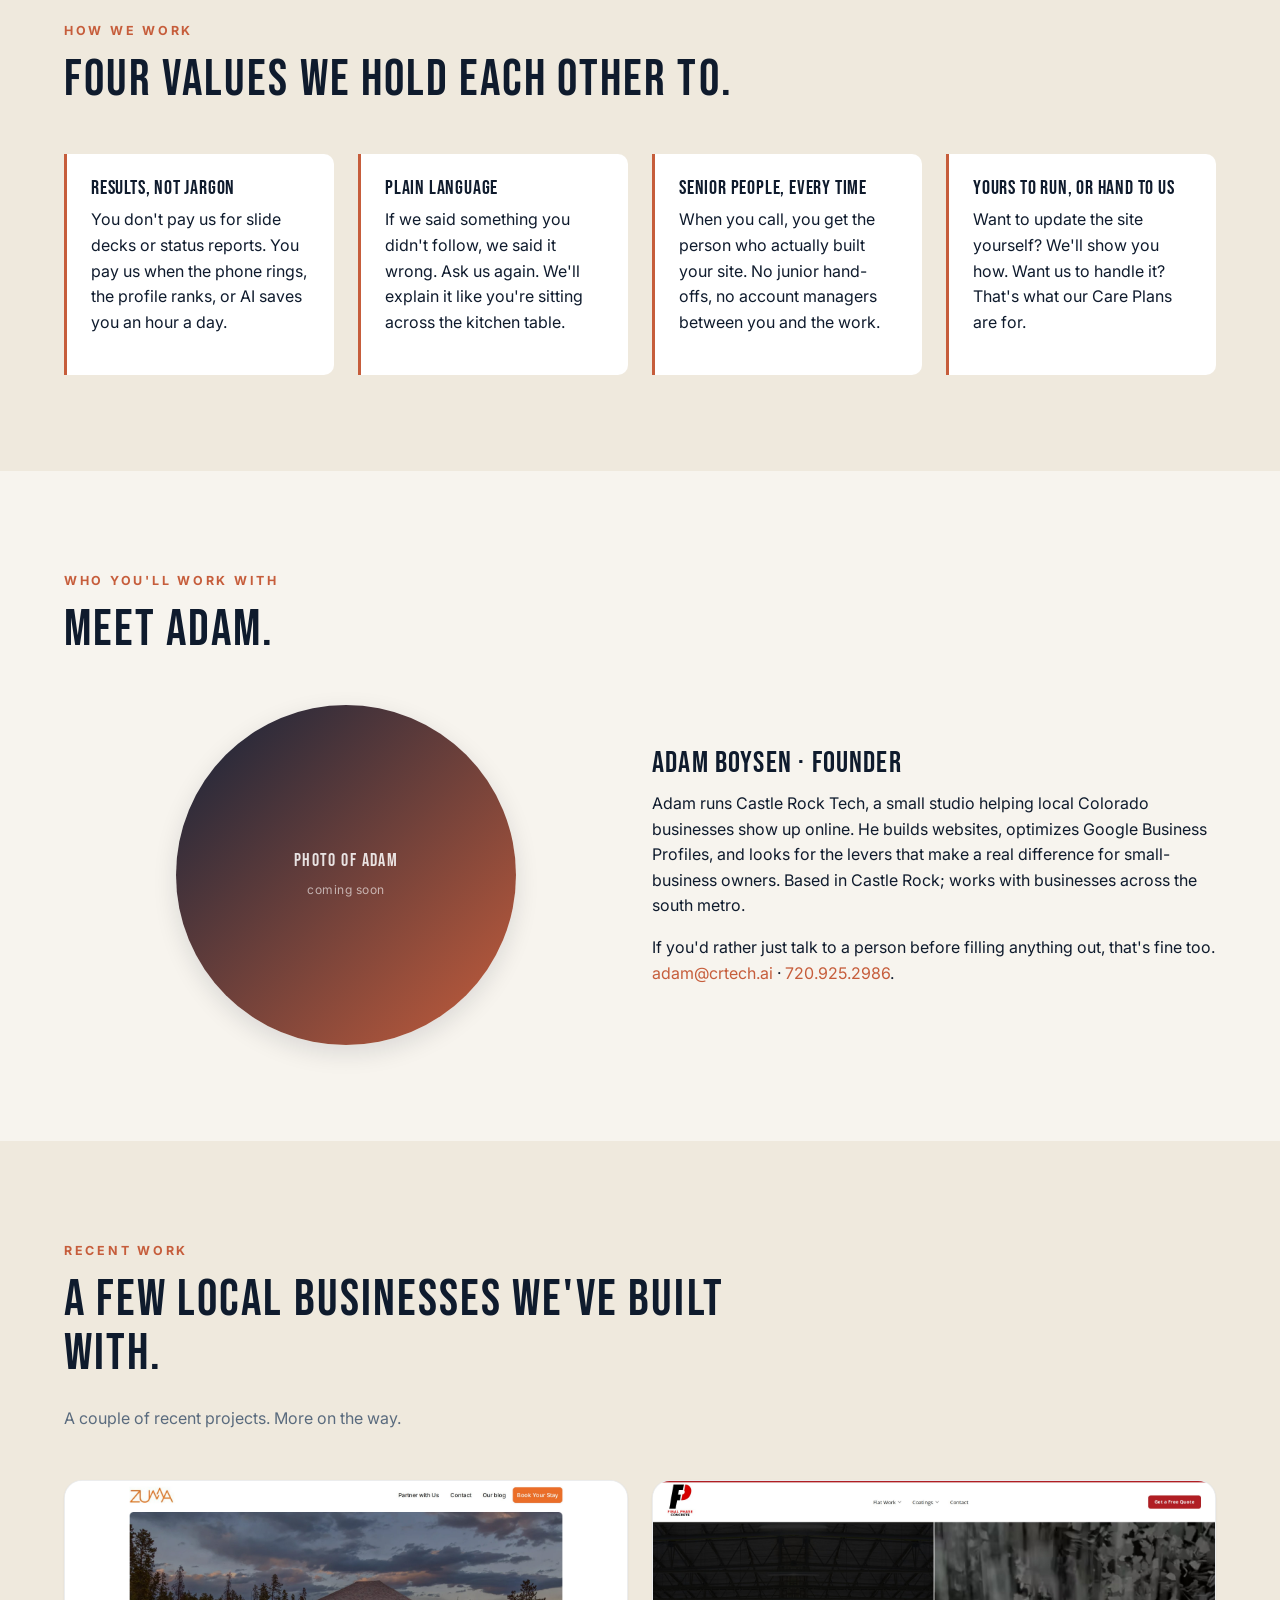
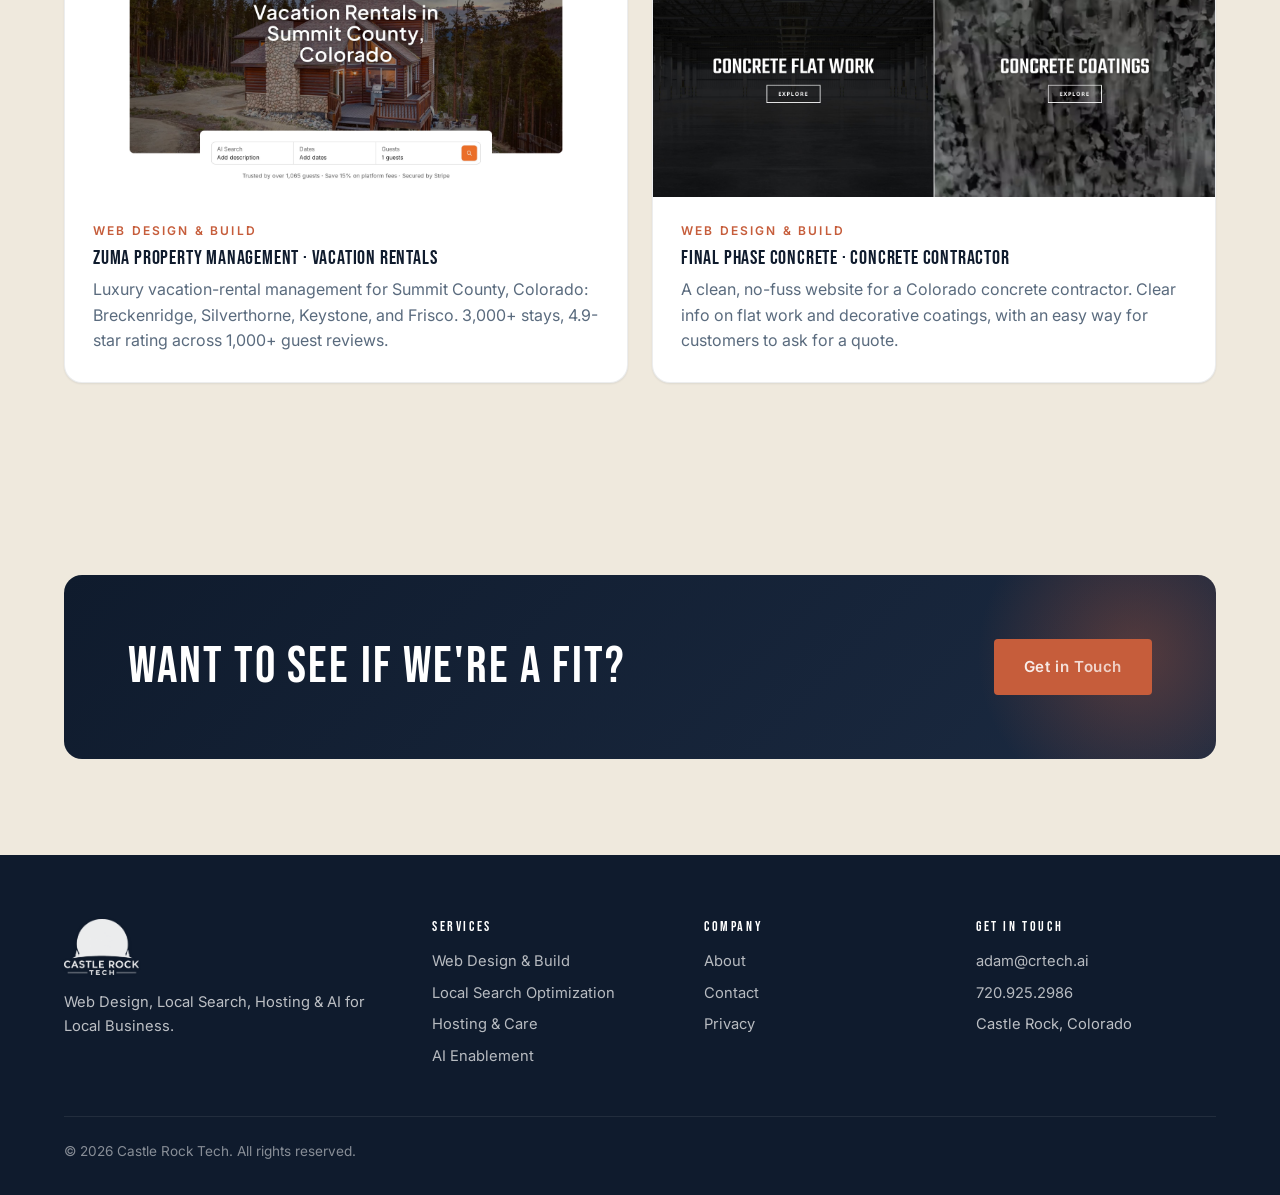
==== commit 20169c5b: "Fix founder name on About page (Adam Boysen, not Adam Miller)" ====
--- a/about.html
+++ b/about.html
@@ -125,12 +125,12 @@
         </div>
         <div class="grid grid--2" style="align-items: center;">
           <div class="team-photo">
-            <div class="team-photo__frame" aria-label="Placeholder for Adam Miller photo">
+            <div class="team-photo__frame" aria-label="Placeholder for Adam Boysen photo">
               <span>Photo of Adam<br /><small>coming soon</small></span>
             </div>
           </div>
           <div>
-            <h3 style="margin-bottom: 12px;">Adam Miller · Founder</h3>
+            <h3 style="margin-bottom: 12px;">Adam Boysen · Founder</h3>
             <p>
               Adam runs Castle Rock Tech, a small studio helping local Colorado businesses show up
               online. He builds websites, optimizes Google Business Profiles, and looks for the levers
